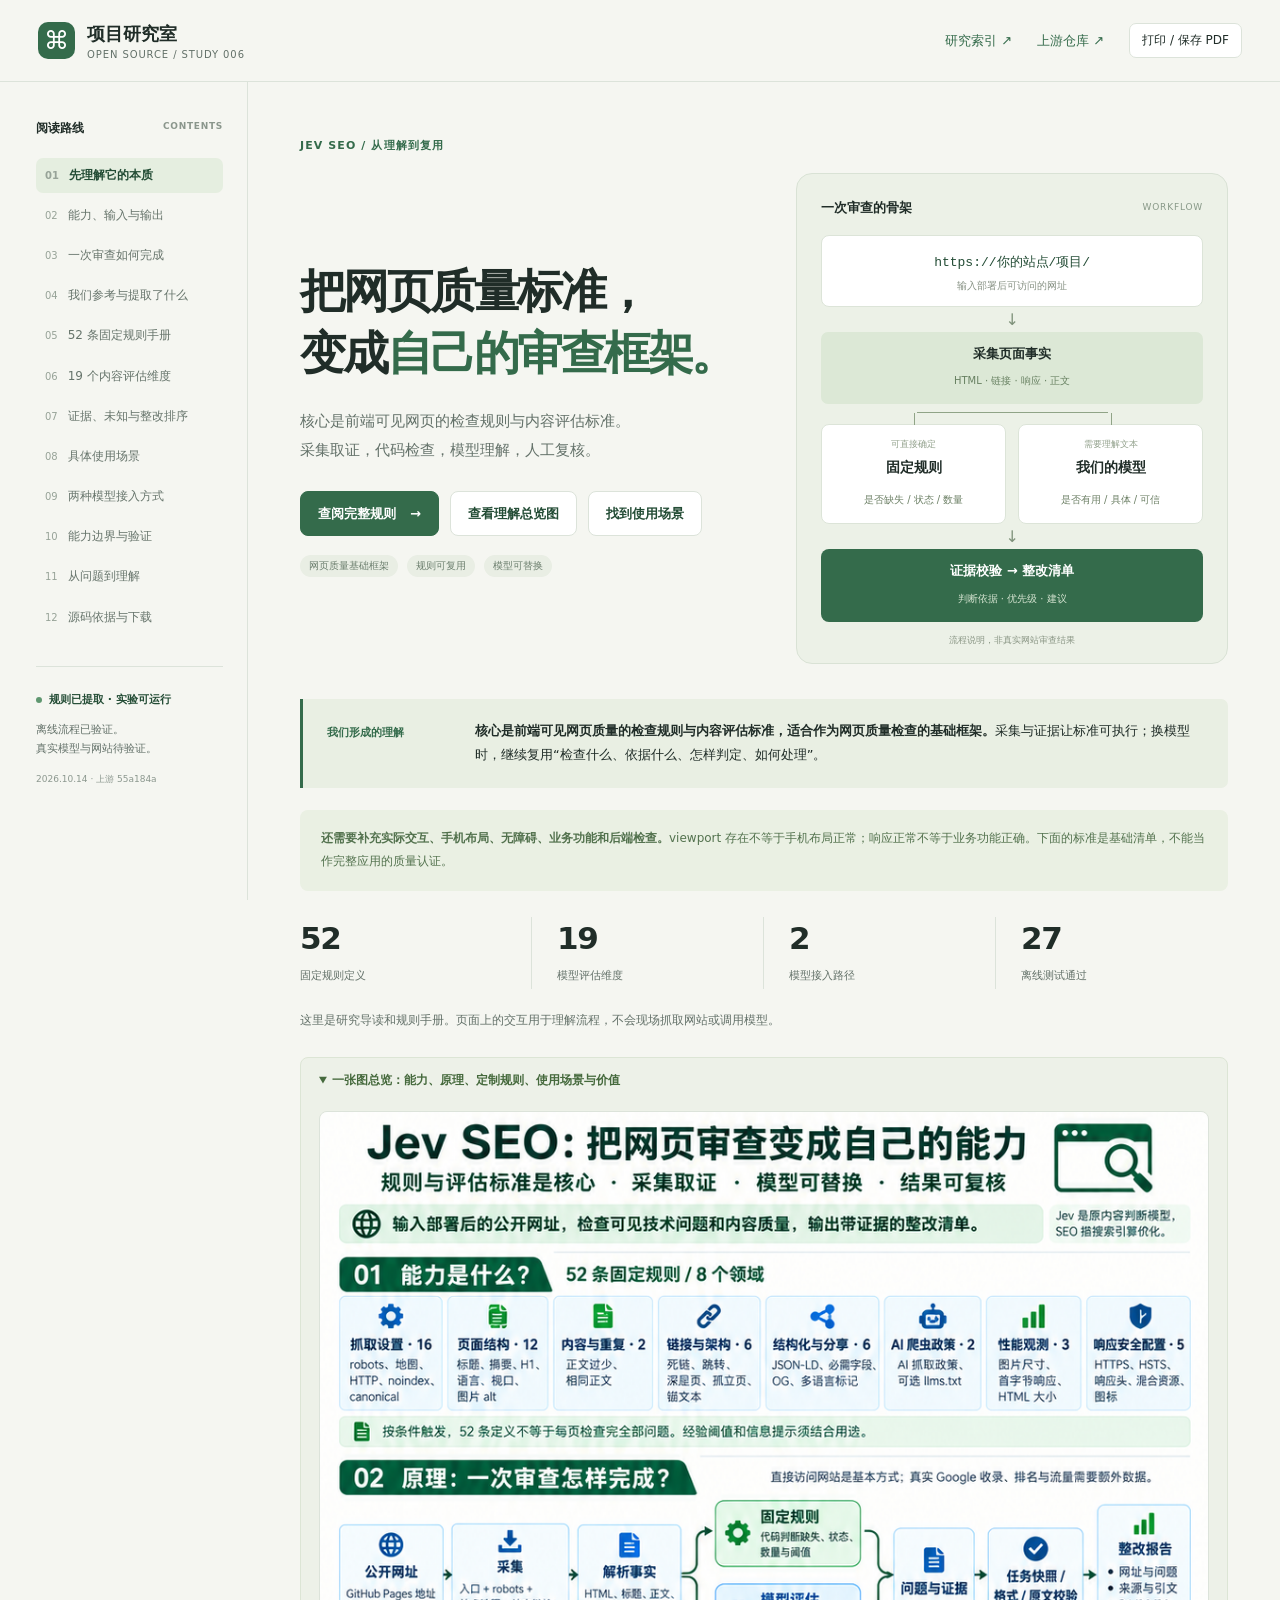
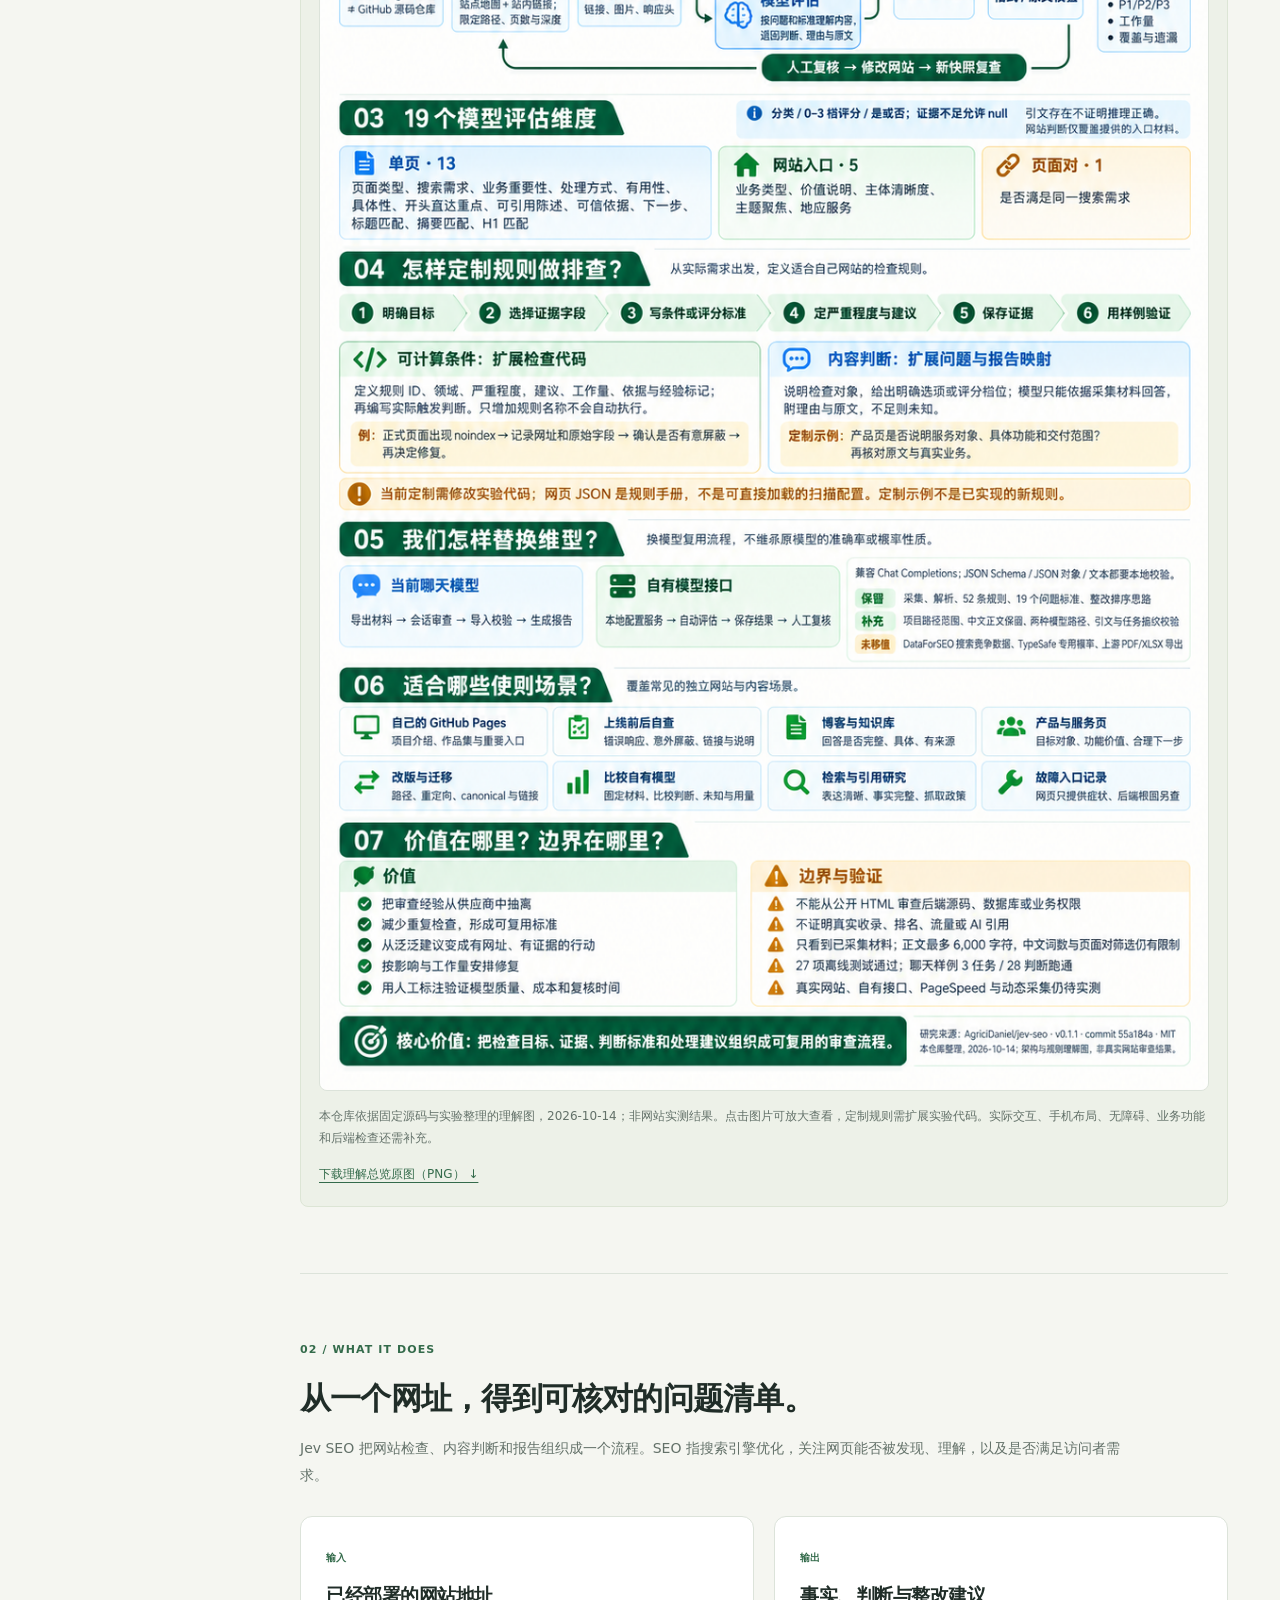
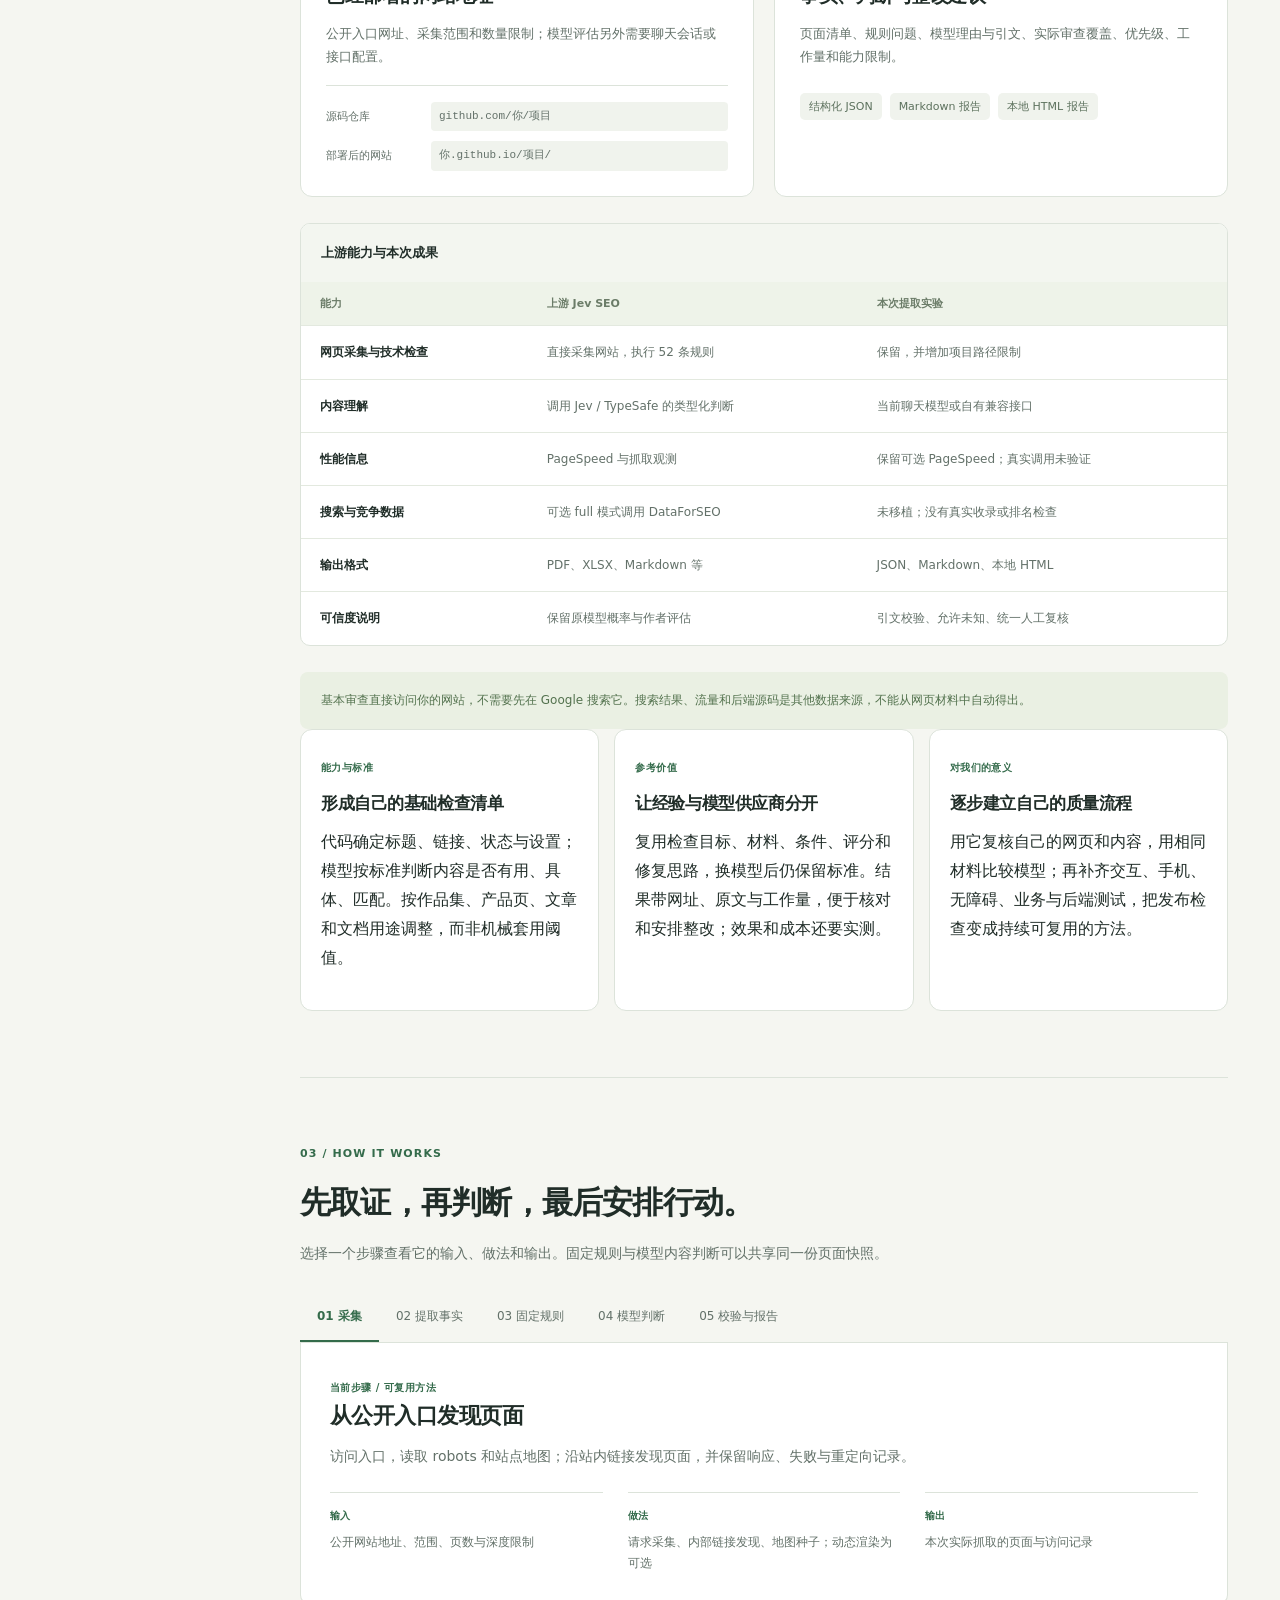
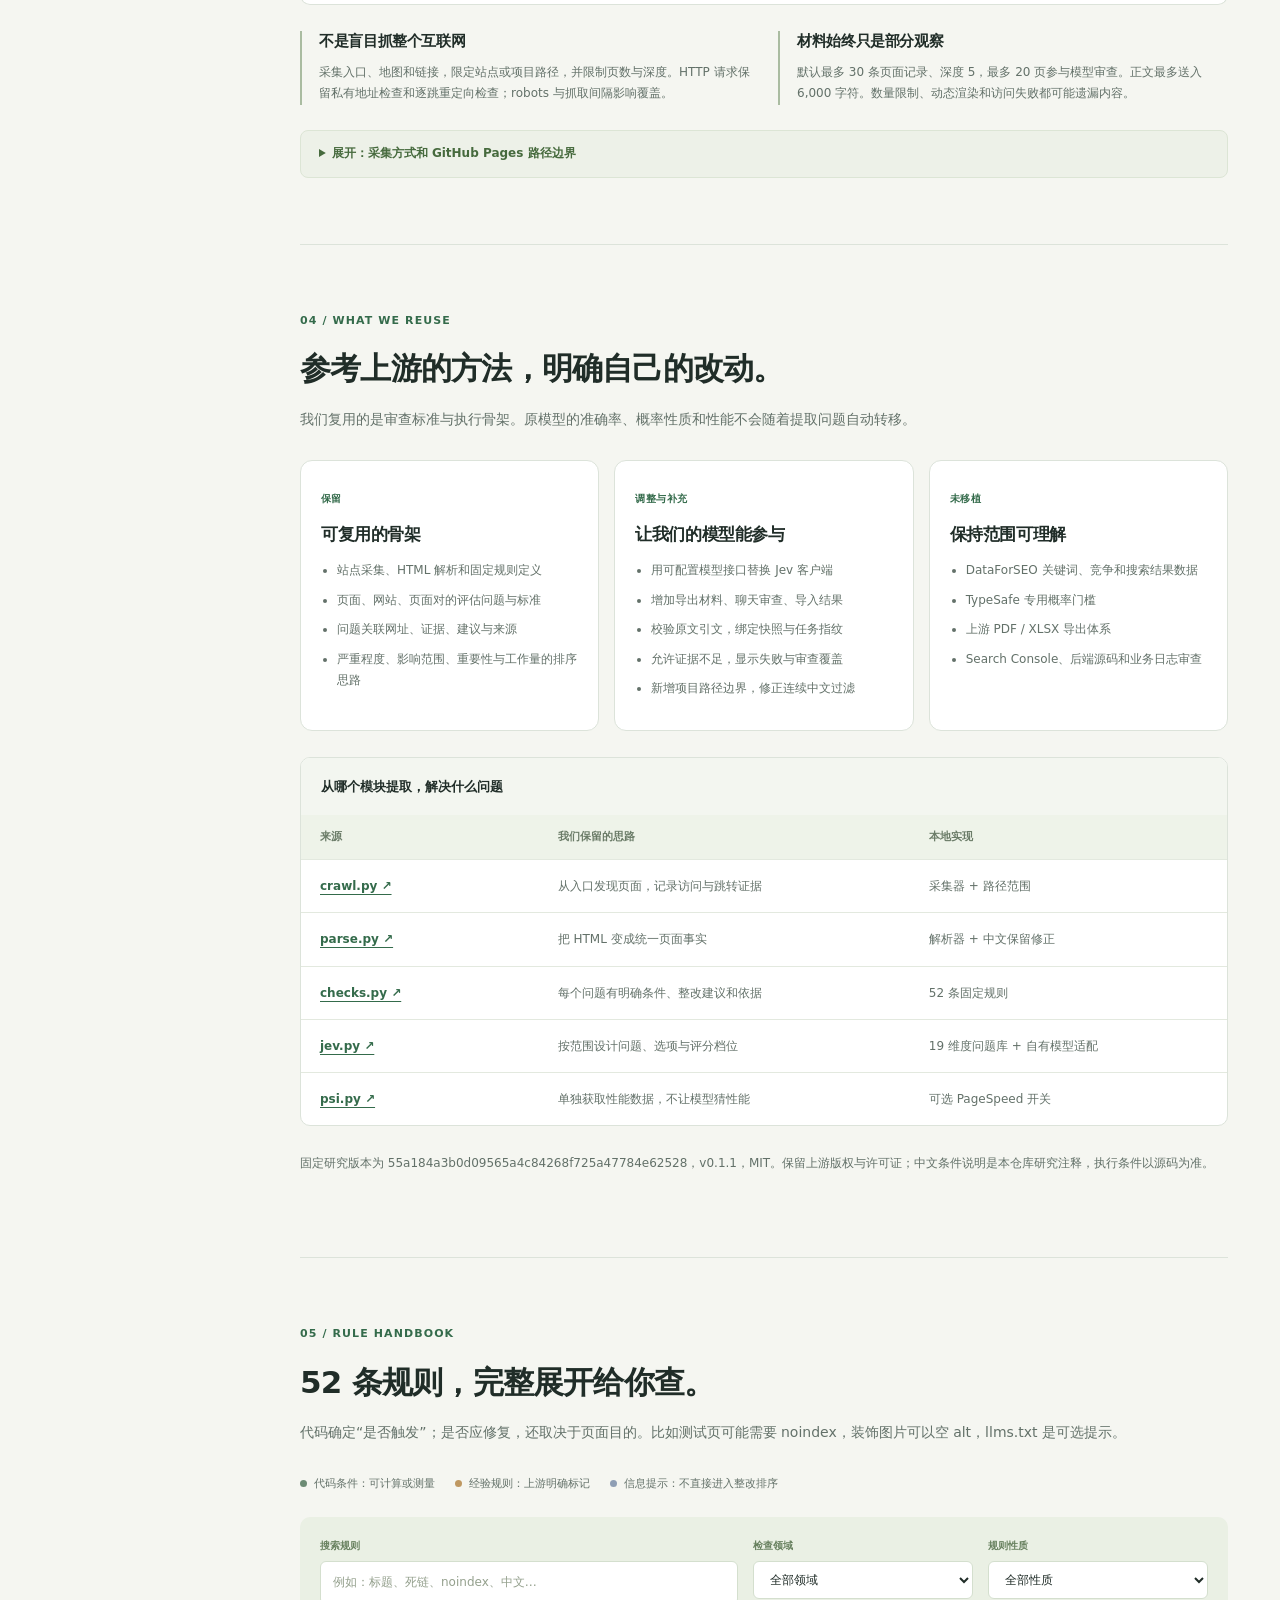
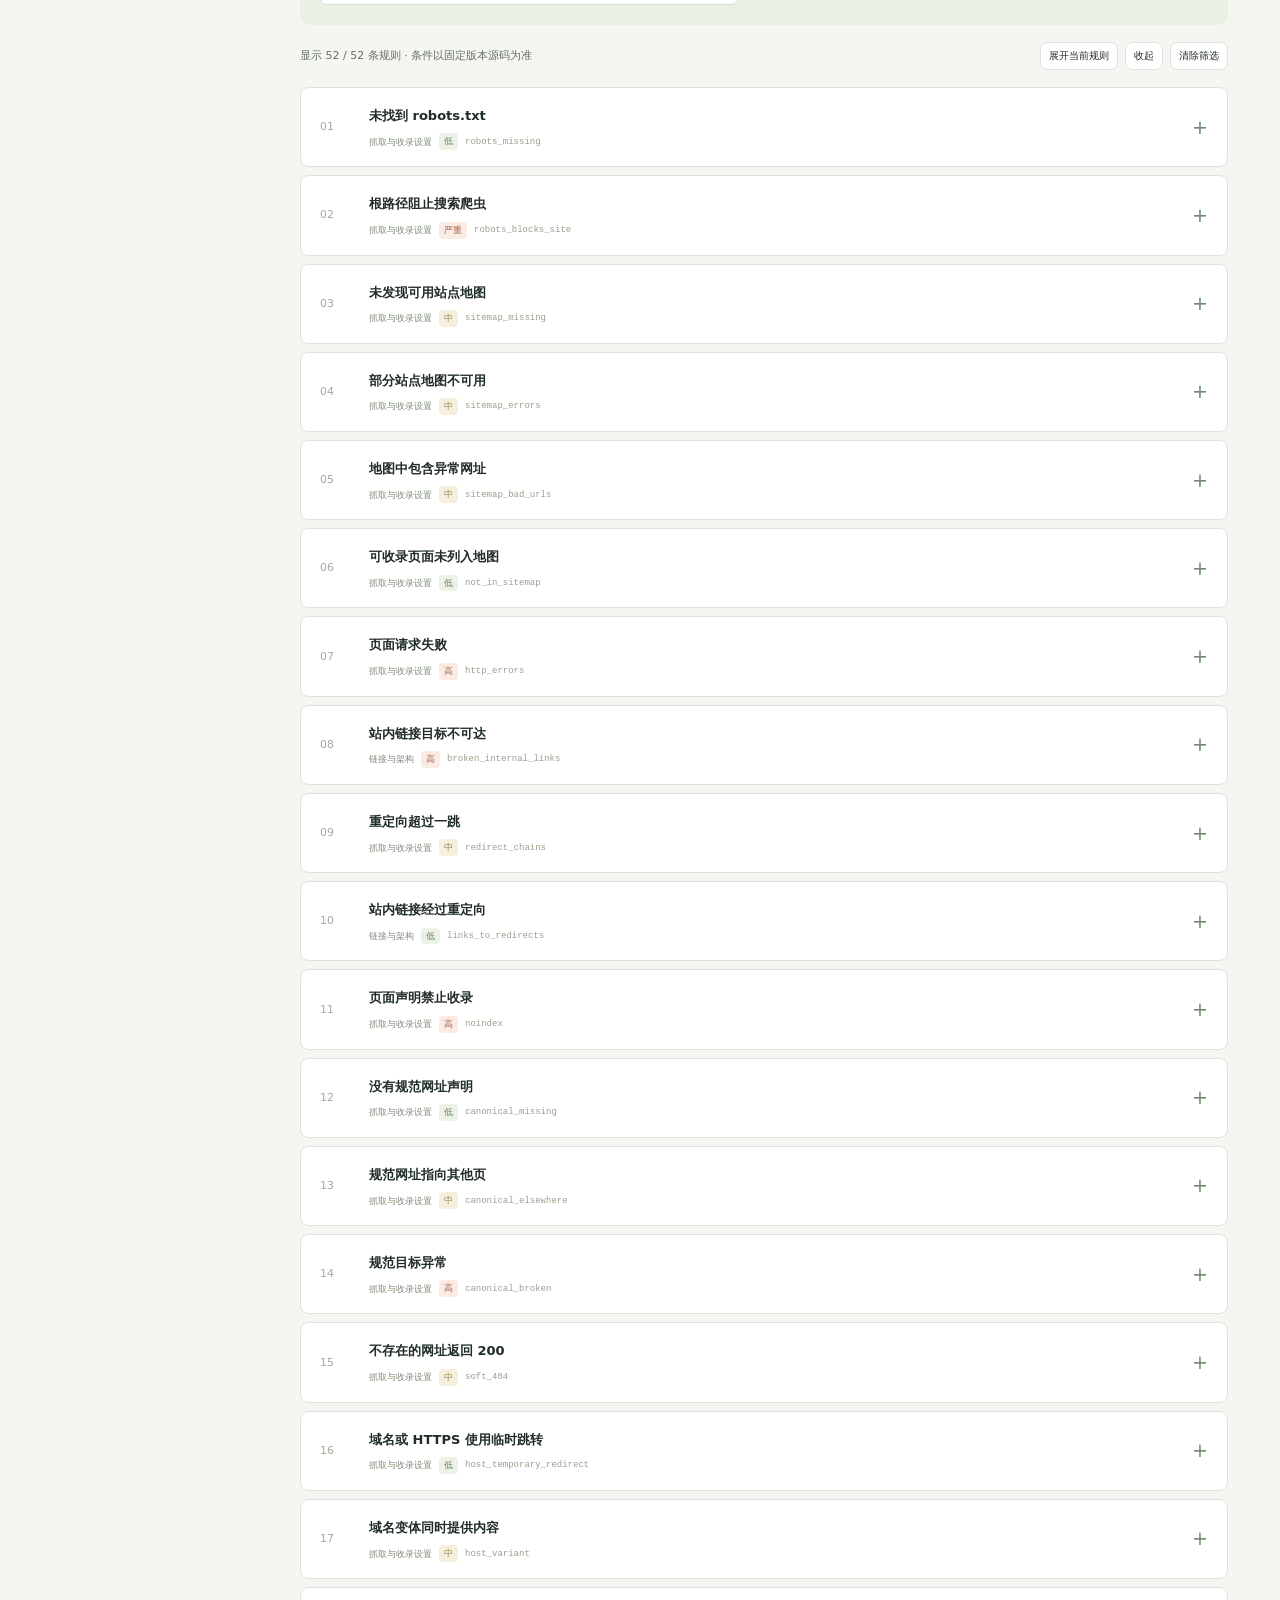
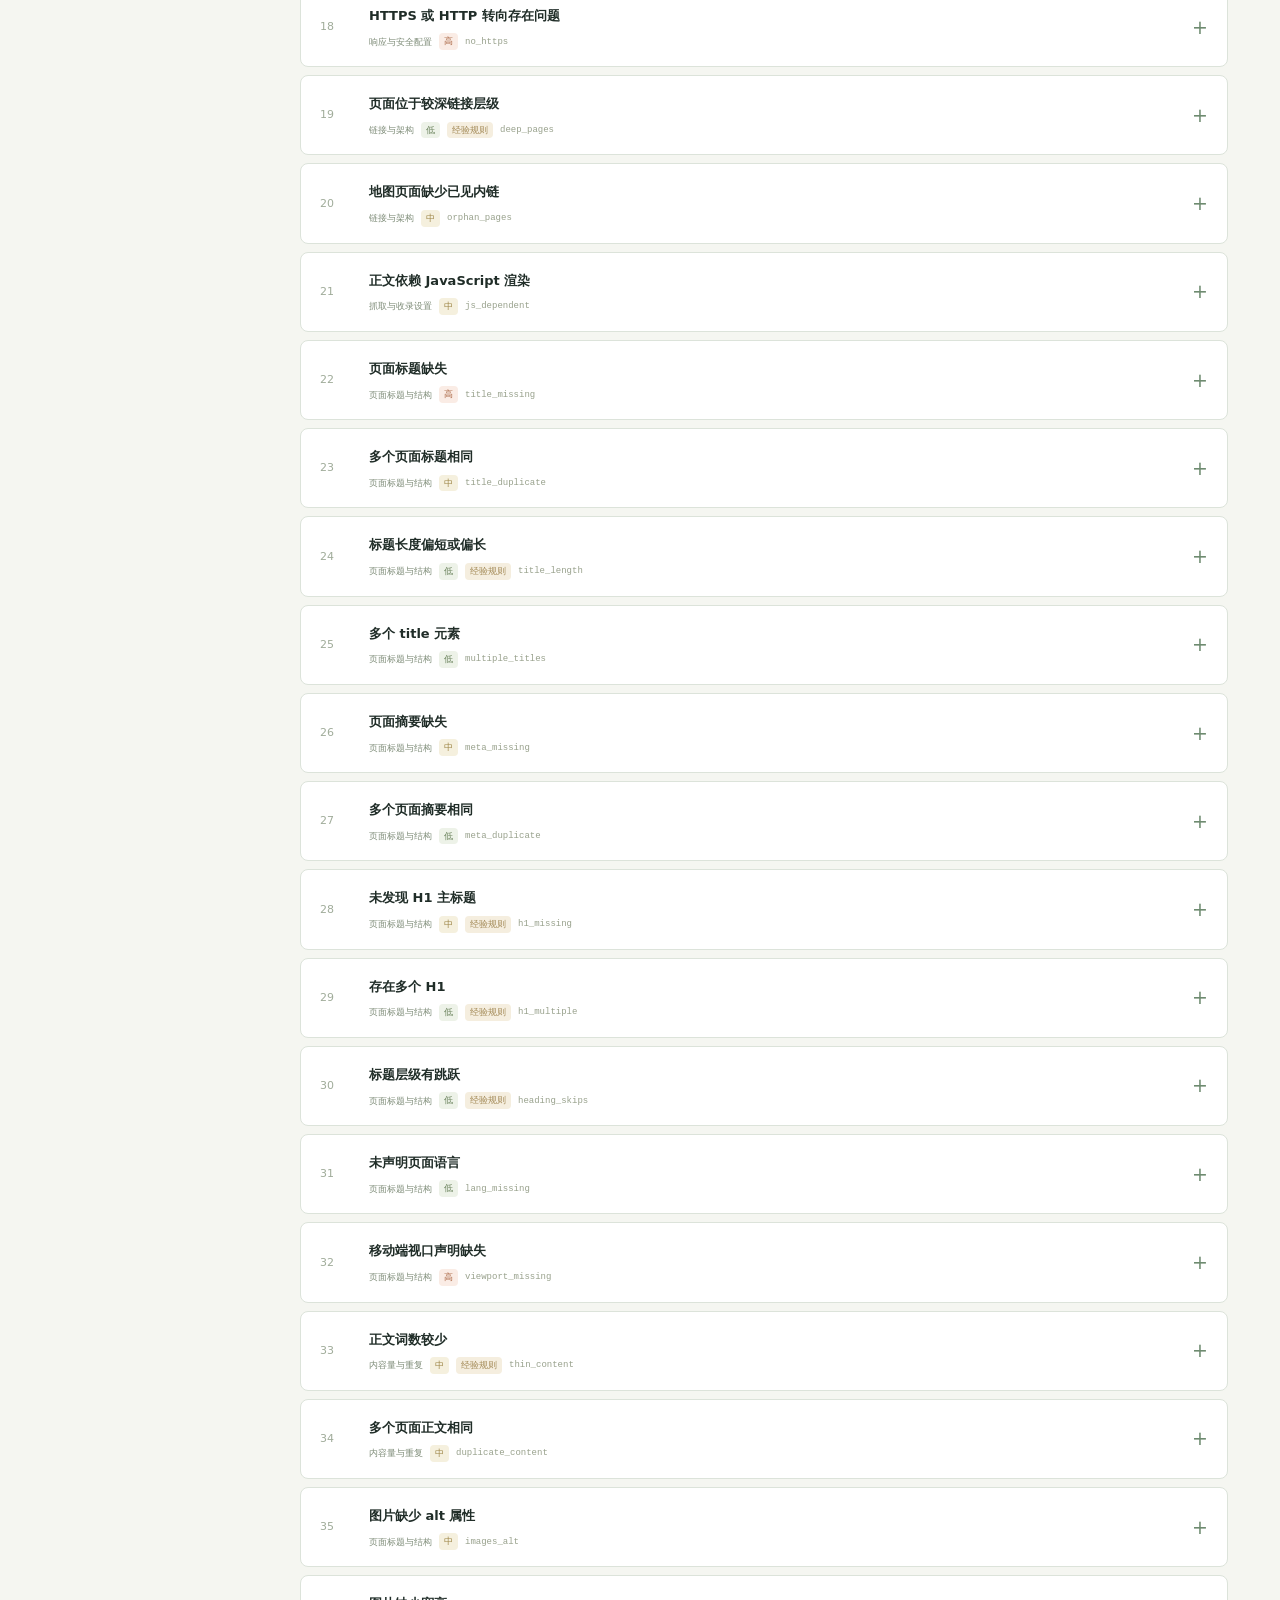
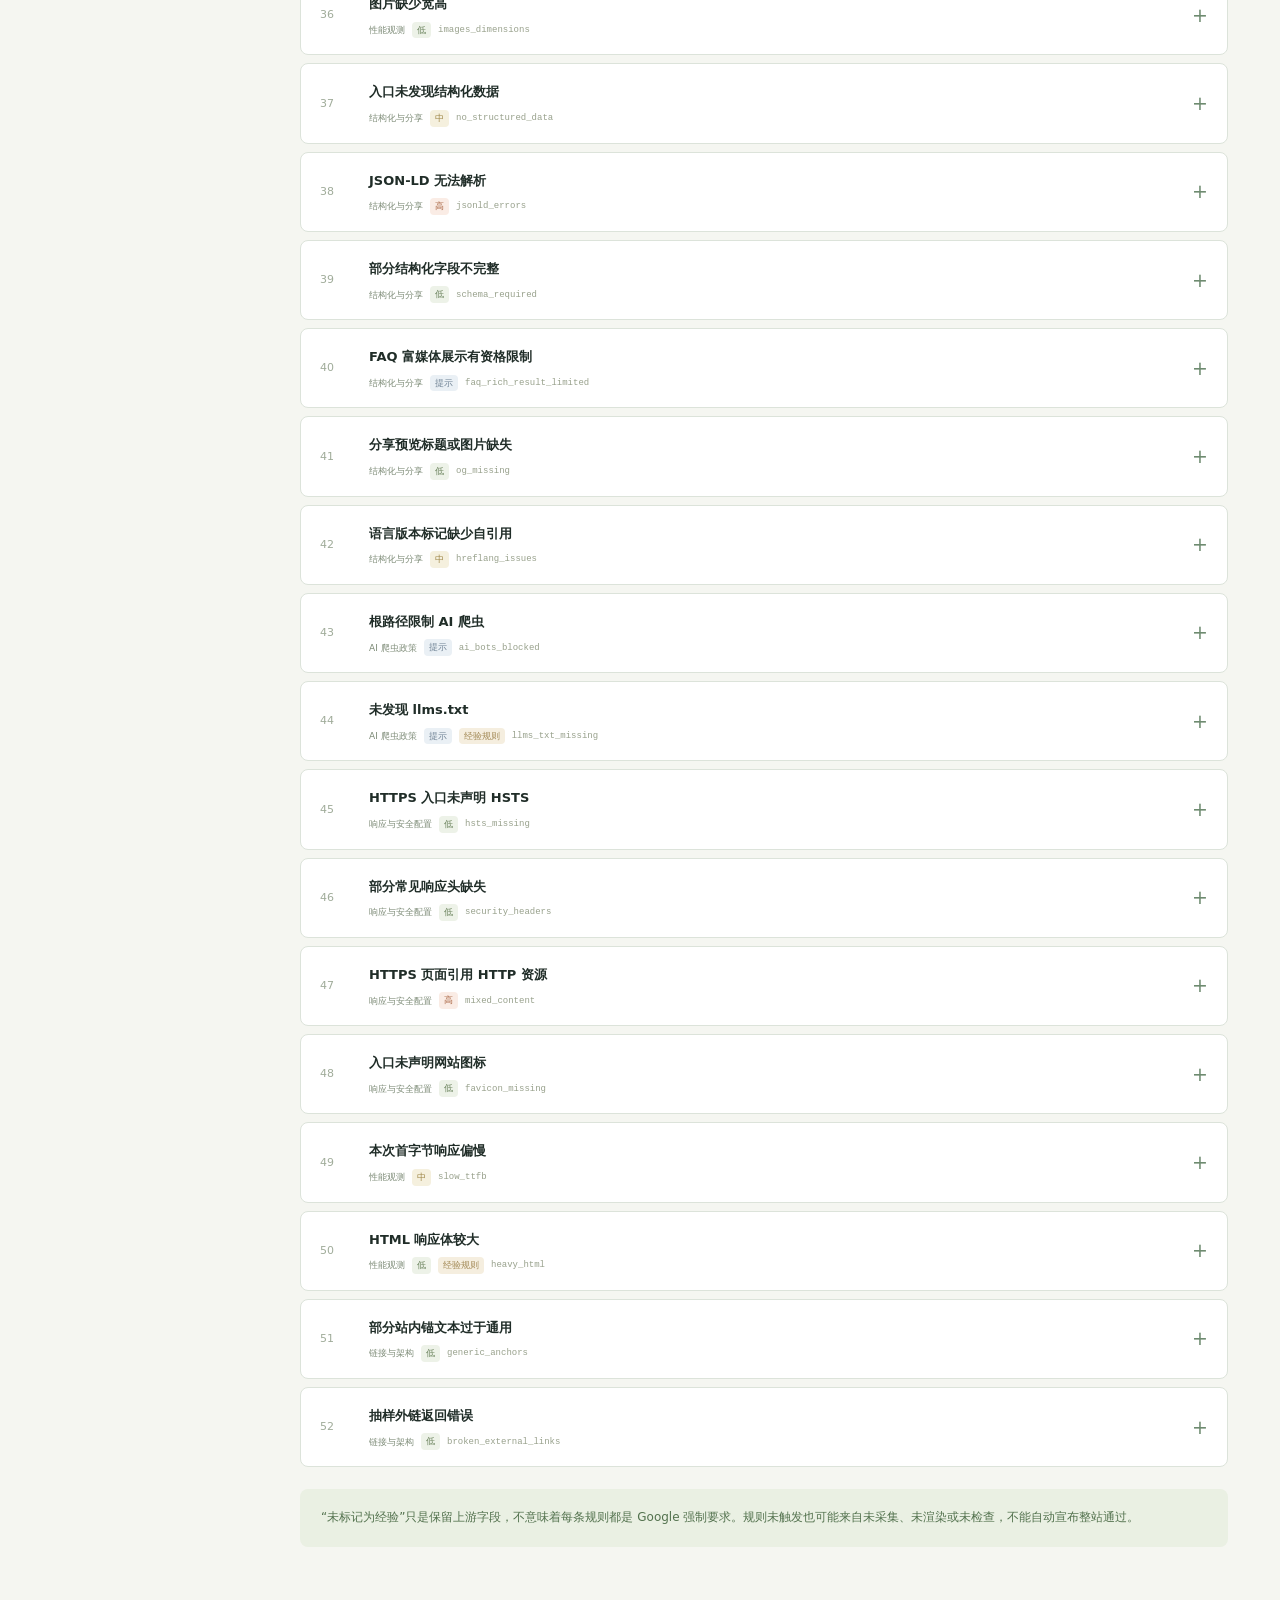
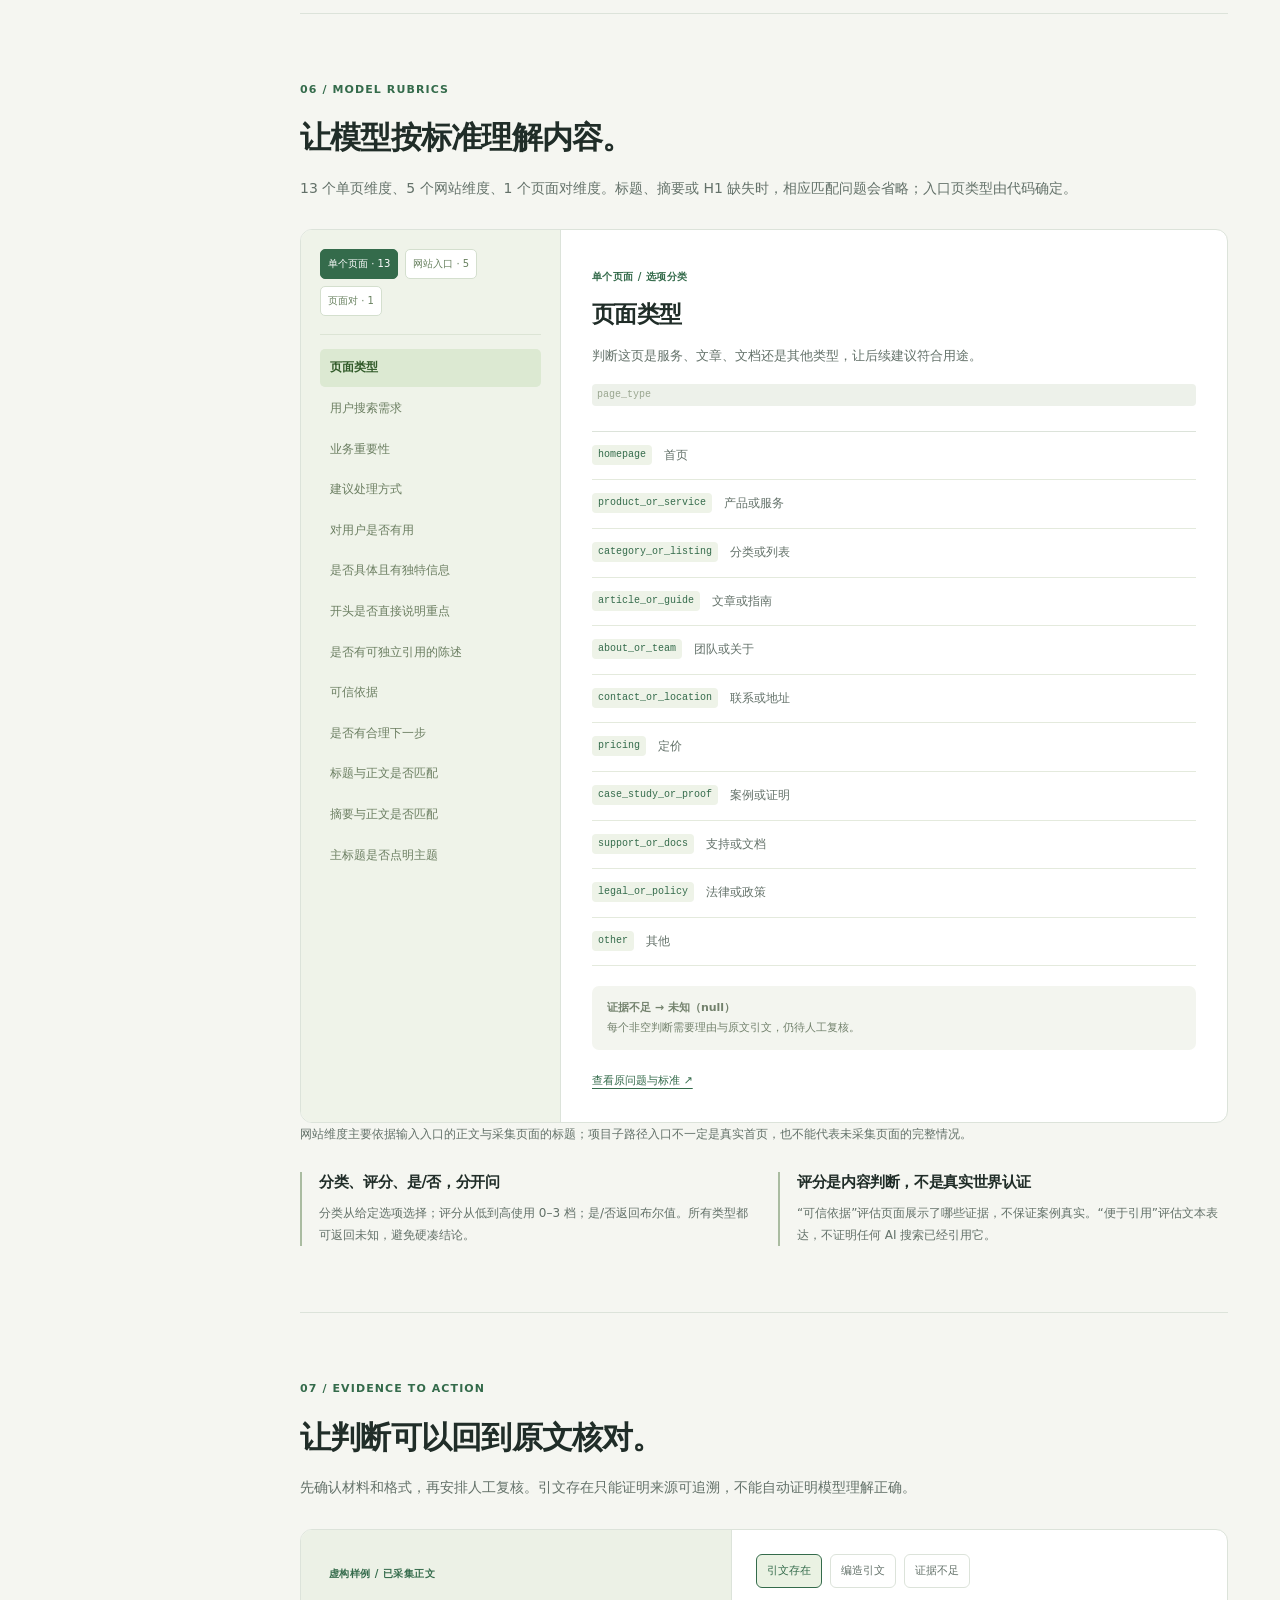
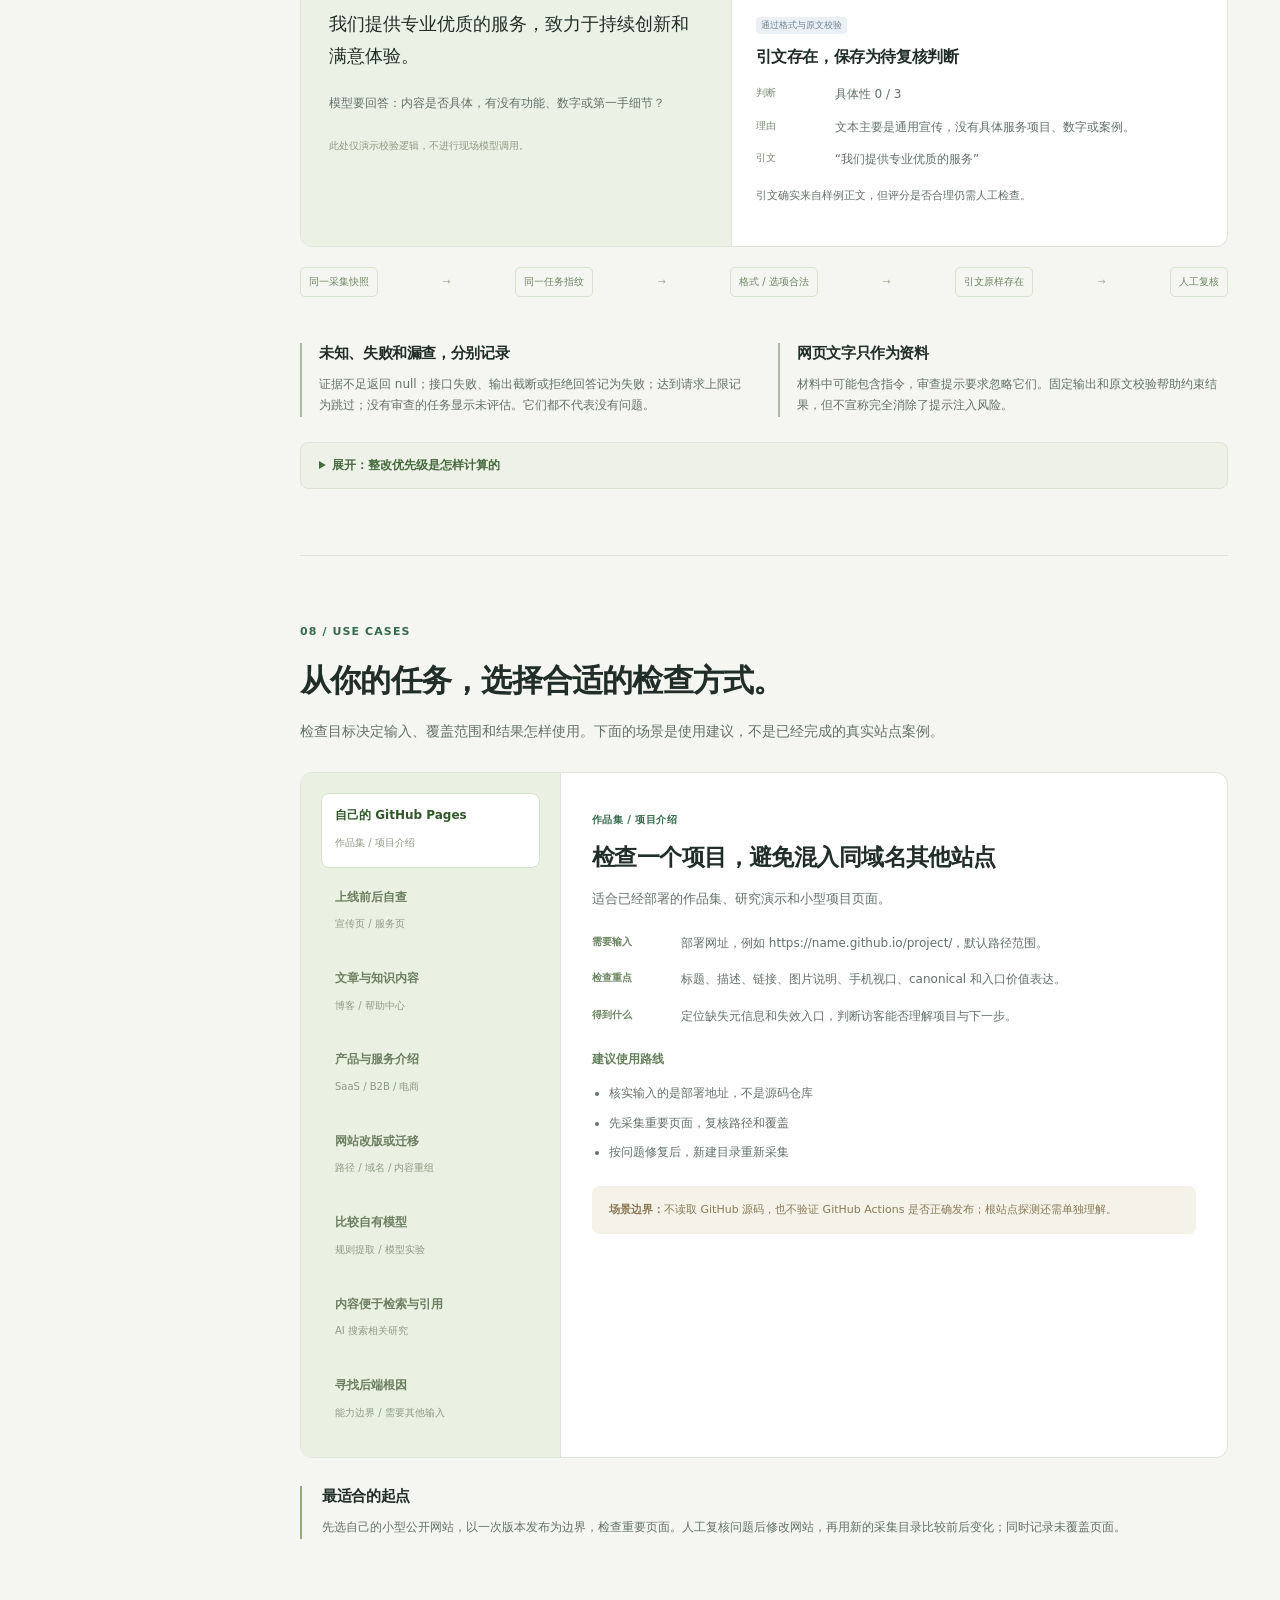
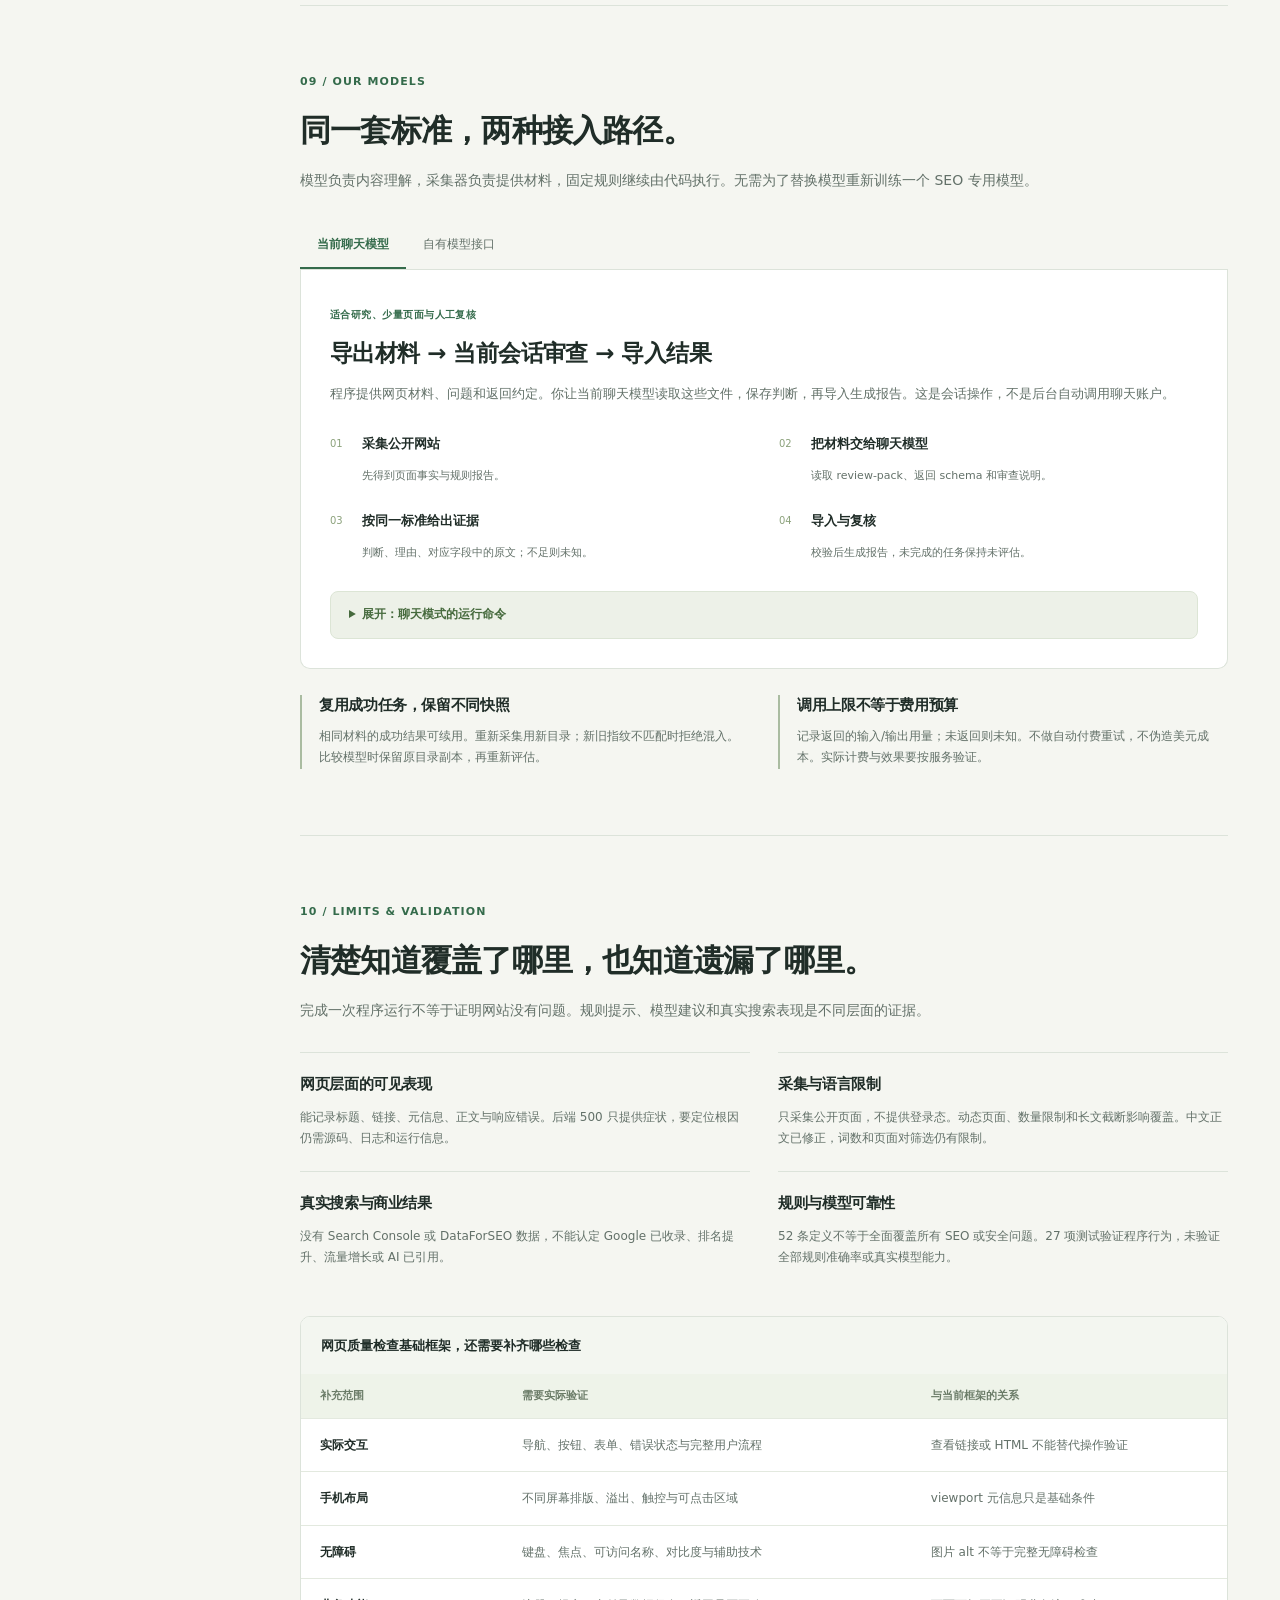
==== projects/006-jev-seo/web/index.html @ 8edf844d "docs: publish Jev SEO quality rules and model review guide" ====
<!doctype html>
<html lang="zh-CN">
<head>
  <meta charset="utf-8">
  <meta name="viewport" content="width=device-width,initial-scale=1">
  <meta name="theme-color" content="#f5f6f1">
  <meta name="description" content="Jev SEO 的核心是公开网页前端可见质量的检查规则与内容评估标准，适合作为网页质量检查的基础框架；还需补充实际交互、手机布局、无障碍、业务功能与后端检查。完整说明 52 条规则、19 个维度、原理、模型替换、定制、场景与价值。">
  <title>网页质量检查的基础框架 · Jev SEO 规则与模型审查</title>
  <link rel="stylesheet" href="./styles.css">
  <script src="./catalog.js" defer></script>
  <script src="./app.js" defer></script>
</head>
<body>
  <a class="skip" href="#overview">跳到正文</a>
  <header class="header">
    <a class="brand" href="#overview"><span class="brand-mark" aria-hidden="true">⌘</span><span>项目研究室<small>OPEN SOURCE / STUDY 006</small></span></a>
    <div class="header-links"><a href="../">研究索引 <span aria-hidden="true">↗</span></a><a href="https://github.com/AgriciDaniel/jev-seo" target="_blank" rel="noopener noreferrer">上游仓库 <span aria-hidden="true">↗</span></a><button id="print-page" type="button">打印 / 保存 PDF</button></div>
  </header>
  <div class="shell">
    <aside class="sidebar">
      <div class="nav-label">阅读路线 <span>CONTENTS</span></div>
      <nav aria-label="章节导航">
        <a href="#overview" class="nav-link active"><span>01</span>先理解它的本质</a>
        <a href="#capabilities" class="nav-link"><span>02</span>能力、输入与输出</a>
        <a href="#principles" class="nav-link"><span>03</span>一次审查如何完成</a>
        <a href="#extraction" class="nav-link"><span>04</span>我们参考与提取了什么</a>
        <a href="#rules" class="nav-link"><span>05</span>52 条固定规则手册</a>
        <a href="#judgments" class="nav-link"><span>06</span>19 个内容评估维度</a>
        <a href="#evidence" class="nav-link"><span>07</span>证据、未知与整改排序</a>
        <a href="#scenarios" class="nav-link"><span>08</span>具体使用场景</a>
        <a href="#models" class="nav-link"><span>09</span>两种模型接入方式</a>
        <a href="#boundaries" class="nav-link"><span>10</span>能力边界与验证</a>
        <a href="#faq" class="nav-link"><span>11</span>从问题到理解</a>
        <a href="#sources" class="nav-link"><span>12</span>源码依据与下载</a>
      </nav>
      <div class="research-status"><span class="status-dot"></span><strong>规则已提取 · 实验可运行</strong><p>离线流程已验证。<br>真实模型与网站待验证。</p><small>2026.10.14 · 上游 55a184a</small></div>
    </aside>
    <main>
      <section id="overview" class="section hero">
        <div class="eyebrow">JEV SEO / 从理解到复用</div>
        <div class="hero-grid">
          <div class="hero-copy"><h1>把网页质量标准，<br>变成<span>自己的审查框架。</span></h1><p class="lead">核心是前端可见网页的检查规则与内容评估标准。<br>采集取证，代码检查，模型理解，人工复核。</p><div class="hero-actions"><a class="button primary" href="#rules">查阅完整规则 <span aria-hidden="true">→</span></a><a class="button secondary" href="#understanding-image">查看理解总览图</a><a class="button secondary" href="#scenarios">找到使用场景</a></div><div class="hero-tags"><span>网页质量基础框架</span><span>规则可复用</span><span>模型可替换</span></div></div>
          <div class="hero-map" role="img" aria-label="网站地址进入采集器，分别进行固定规则和模型内容审查，校验证据后生成整改清单。架构示意。">
            <div class="map-heading">一次审查的骨架 <span>WORKFLOW</span></div><div class="map-input"><span class="mono">https://你的站点/项目/</span><small>输入部署后可访问的网址</small></div><div class="map-down" aria-hidden="true">↓</div><div class="map-collector"><b>采集页面事实</b><span>HTML · 链接 · 响应 · 正文</span></div><div class="map-branches"><div><small>可直接确定</small><strong>固定规则</strong><span>是否缺失 / 状态 / 数量</span></div><div><small>需要理解文本</small><strong>我们的模型</strong><span>是否有用 / 具体 / 可信</span></div></div><div class="map-down" aria-hidden="true">↓</div><div class="map-output"><b>证据校验 → 整改清单</b><span>判断依据 · 优先级 · 建议</span></div><p class="map-caption">流程说明，非真实网站审查结果</p>
          </div>
        </div>
        <div class="essence"><span>我们形成的理解</span><p><strong>核心是前端可见网页质量的检查规则与内容评估标准，适合作为网页质量检查的基础框架。</strong>采集与证据让标准可执行；换模型时，继续复用“检查什么、依据什么、怎样判定、如何处理”。</p></div>
        <p class="callout"><strong>还需要补充实际交互、手机布局、无障碍、业务功能和后端检查。</strong>viewport 存在不等于手机布局正常；响应正常不等于业务功能正确。下面的标准是基础清单，不能当作完整应用的质量认证。</p>
        <div class="metrics"><div><b>52</b><span>固定规则定义</span></div><div><b>19</b><span>模型评估维度</span></div><div><b>2</b><span>模型接入路径</span></div><div><b>27</b><span>离线测试通过</span></div></div>
        <p class="quiet">这里是研究导读和规则手册。页面上的交互用于理解流程，不会现场抓取网站或调用模型。</p>
        <details id="understanding-image" class="technical" open><summary>一张图总览：能力、原理、定制规则、使用场景与价值</summary><figure class="understanding-figure"><a href="./assets/04-jev-seo-understanding.png" target="_blank" rel="noopener noreferrer"><img src="./assets/04-jev-seo-understanding.png" width="941" height="1672" loading="lazy" alt="Jev SEO 理解总览：52 条固定规则的八个领域、19 个模型维度、采集审查原理、定制规则步骤、两种模型路径、八类场景、价值与验证边界"></a><figcaption>本仓库依据固定源码与实验整理的理解图，2026-10-14；非网站实测结果。点击图片可放大查看，定制规则需扩展实验代码。实际交互、手机布局、无障碍、业务功能和后端检查还需补充。</figcaption><a class="text-link" href="./assets/04-jev-seo-understanding.png" download="jev-seo-understanding.png">下载理解总览原图（PNG） ↓</a></figure></details>
      </section>

      <section id="capabilities" class="section">
        <div class="section-heading"><div class="eyebrow">02 / WHAT IT DOES</div><h2>从一个网址，得到可核对的问题清单。</h2><p>Jev SEO 把网站检查、内容判断和报告组织成一个流程。SEO 指搜索引擎优化，关注网页能否被发现、理解，以及是否满足访问者需求。</p></div>
        <div class="io-grid"><article><span class="panel-label">输入</span><h3>已经部署的网站地址</h3><p>公开入口网址、采集范围和数量限制；模型评估另外需要聊天会话或接口配置。</p><div class="url-example"><span>源码仓库</span><code>github.com/你/项目</code><span>部署后的网站</span><code>你.github.io/项目/</code></div></article><article><span class="panel-label">输出</span><h3>事实、判断与整改建议</h3><p>页面清单、规则问题、模型理由与引文、实际审查覆盖、优先级、工作量和能力限制。</p><div class="output-tags"><span>结构化 JSON</span><span>Markdown 报告</span><span>本地 HTML 报告</span></div></article></div>
        <div class="table-wrap"><table><caption>上游能力与本次成果</caption><thead><tr><th>能力</th><th>上游 Jev SEO</th><th>本次提取实验</th></tr></thead><tbody>
          <tr><th>网页采集与技术检查</th><td>直接采集网站，执行 52 条规则</td><td>保留，并增加项目路径限制</td></tr>
          <tr><th>内容理解</th><td>调用 Jev / TypeSafe 的类型化判断</td><td>当前聊天模型或自有兼容接口</td></tr>
          <tr><th>性能信息</th><td>PageSpeed 与抓取观测</td><td>保留可选 PageSpeed；真实调用未验证</td></tr>
          <tr><th>搜索与竞争数据</th><td>可选 full 模式调用 DataForSEO</td><td>未移植；没有真实收录或排名检查</td></tr>
          <tr><th>输出格式</th><td>PDF、XLSX、Markdown 等</td><td>JSON、Markdown、本地 HTML</td></tr>
          <tr><th>可信度说明</th><td>保留原模型概率与作者评估</td><td>引文校验、允许未知、统一人工复核</td></tr>
        </tbody></table></div>
        <p class="callout">基本审查直接访问你的网站，不需要先在 Google 搜索它。搜索结果、流量和后端源码是其他数据来源，不能从网页材料中自动得出。</p>
        <div class="extraction-grid"><article><span class="panel-label">能力与标准</span><h3>形成自己的基础检查清单</h3><p>代码确定标题、链接、状态与设置；模型按标准判断内容是否有用、具体、匹配。按作品集、产品页、文章和文档用途调整，而非机械套用阈值。</p></article><article><span class="panel-label">参考价值</span><h3>让经验与模型供应商分开</h3><p>复用检查目标、材料、条件、评分和修复思路，换模型后仍保留标准。结果带网址、原文与工作量，便于核对和安排整改；效果和成本还要实测。</p></article><article><span class="panel-label">对我们的意义</span><h3>逐步建立自己的质量流程</h3><p>用它复核自己的网页和内容，用相同材料比较模型；再补齐交互、手机、无障碍、业务与后端测试，把发布检查变成持续可复用的方法。</p></article></div>
      </section>

      <section id="principles" class="section">
        <div class="section-heading"><div class="eyebrow">03 / HOW IT WORKS</div><h2>先取证，再判断，最后安排行动。</h2><p>选择一个步骤查看它的输入、做法和输出。固定规则与模型内容判断可以共享同一份页面快照。</p></div>
        <div class="step-tabs" role="tablist" aria-label="审查流程步骤"><button role="tab" id="step-collect" aria-controls="step-panel" aria-selected="true" data-step="collect">01 采集</button><button role="tab" id="step-parse" aria-controls="step-panel" aria-selected="false" data-step="parse" tabindex="-1">02 提取事实</button><button role="tab" id="step-rule" aria-controls="step-panel" aria-selected="false" data-step="rule" tabindex="-1">03 固定规则</button><button role="tab" id="step-model" aria-controls="step-panel" aria-selected="false" data-step="model" tabindex="-1">04 模型判断</button><button role="tab" id="step-report" aria-controls="step-panel" aria-selected="false" data-step="report" tabindex="-1">05 校验与报告</button></div>
        <div class="step-panel" id="step-panel" role="tabpanel" aria-labelledby="step-collect" tabindex="0"></div>
        <div class="two-notes"><article><h3>不是盲目抓整个互联网</h3><p>采集入口、地图和链接，限定站点或项目路径，并限制页数与深度。HTTP 请求保留私有地址检查和逐跳重定向检查；robots 与抓取间隔影响覆盖。</p></article><article><h3>材料始终只是部分观察</h3><p>默认最多 30 条页面记录、深度 5，最多 20 页参与模型审查。正文最多送入 6,000 字符。数量限制、动态渲染和访问失败都可能遗漏内容。</p></article></div>
        <details class="technical"><summary>展开：采集方式和 GitHub Pages 路径边界</summary><p>原始 HTML 使用请求和解析库。依赖 JavaScript 的页面可以选 Playwright 渲染，当前默认关闭。BFS 沿内部链接发现页面，发现不足时用站点地图种子补充。</p><p>输入 <code>https://name.github.io/project/</code> 时，内容范围包含 <code>/project</code> 和子路径，不包含 <code>/project-other</code>。根 robots/sitemap、域名探测与链接目标状态仍可能访问范围外路径。它限制的是审查内容，不是所有网络请求。</p><p>中文正文已保留，但原词数和标题重叠筛选没有中文分词。页面对先用英文标题/H1 词集重叠度 ≥ 0.4 筛选，最多 40 对，再交模型判断；这个筛选不能完整覆盖中文页面竞争。</p></details>
      </section>

      <section id="extraction" class="section">
        <div class="section-heading"><div class="eyebrow">04 / WHAT WE REUSE</div><h2>参考上游的方法，明确自己的改动。</h2><p>我们复用的是审查标准与执行骨架。原模型的准确率、概率性质和性能不会随着提取问题自动转移。</p></div>
        <div class="extraction-grid"><article><span class="panel-label">保留</span><h3>可复用的骨架</h3><ul><li>站点采集、HTML 解析和固定规则定义</li><li>页面、网站、页面对的评估问题与标准</li><li>问题关联网址、证据、建议与来源</li><li>严重程度、影响范围、重要性与工作量的排序思路</li></ul></article><article><span class="panel-label">调整与补充</span><h3>让我们的模型能参与</h3><ul><li>用可配置模型接口替换 Jev 客户端</li><li>增加导出材料、聊天审查、导入结果</li><li>校验原文引文，绑定快照与任务指纹</li><li>允许证据不足，显示失败与审查覆盖</li><li>新增项目路径边界，修正连续中文过滤</li></ul></article><article><span class="panel-label">未移植</span><h3>保持范围可理解</h3><ul><li>DataForSEO 关键词、竞争和搜索结果数据</li><li>TypeSafe 专用概率门槛</li><li>上游 PDF / XLSX 导出体系</li><li>Search Console、后端源码和业务日志审查</li></ul></article></div>
        <div class="table-wrap"><table><caption>从哪个模块提取，解决什么问题</caption><thead><tr><th>来源</th><th>我们保留的思路</th><th>本地实现</th></tr></thead><tbody><tr><th><a href="https://github.com/AgriciDaniel/jev-seo/blob/55a184a3b0d09565a4c84268f725a47784e62528/jevseo/crawl.py">crawl.py ↗</a></th><td>从入口发现页面，记录访问与跳转证据</td><td>采集器 + 路径范围</td></tr><tr><th><a href="https://github.com/AgriciDaniel/jev-seo/blob/55a184a3b0d09565a4c84268f725a47784e62528/jevseo/parse.py">parse.py ↗</a></th><td>把 HTML 变成统一页面事实</td><td>解析器 + 中文保留修正</td></tr><tr><th><a href="https://github.com/AgriciDaniel/jev-seo/blob/55a184a3b0d09565a4c84268f725a47784e62528/jevseo/checks.py">checks.py ↗</a></th><td>每个问题有明确条件、整改建议和依据</td><td>52 条固定规则</td></tr><tr><th><a href="https://github.com/AgriciDaniel/jev-seo/blob/55a184a3b0d09565a4c84268f725a47784e62528/jevseo/jev.py">jev.py ↗</a></th><td>按范围设计问题、选项与评分档位</td><td>19 维度问题库 + 自有模型适配</td></tr><tr><th><a href="https://github.com/AgriciDaniel/jev-seo/blob/55a184a3b0d09565a4c84268f725a47784e62528/jevseo/psi.py">psi.py ↗</a></th><td>单独获取性能数据，不让模型猜性能</td><td>可选 PageSpeed 开关</td></tr></tbody></table></div>
        <p class="quiet">固定研究版本为 55a184a3b0d09565a4c84268f725a47784e62528，v0.1.1，MIT。保留上游版权与许可证；中文条件说明是本仓库研究注释，执行条件以源码为准。</p>
      </section>

      <section id="rules" class="section">
        <div class="section-heading"><div class="eyebrow">05 / RULE HANDBOOK</div><h2>52 条规则，完整展开给你查。</h2><p>代码确定“是否触发”；是否应修复，还取决于页面目的。比如测试页可能需要 noindex，装饰图片可以空 alt，llms.txt 是可选提示。</p></div>
        <div class="rule-legend"><span><i class="legend-dot fact"></i>代码条件：可计算或测量</span><span><i class="legend-dot heuristic"></i>经验规则：上游明确标记</span><span><i class="legend-dot info"></i>信息提示：不直接进入整改排序</span></div>
        <div class="filters"><div class="search-field"><label for="rule-search">搜索规则</label><input id="rule-search" type="search" placeholder="例如：标题、死链、noindex、中文…" autocomplete="off"></div><div><label for="rule-category">检查领域</label><select id="rule-category"><option value="all">全部领域</option></select></div><div><label for="rule-kind">规则性质</label><select id="rule-kind"><option value="all">全部性质</option><option value="fact">未标记为经验</option><option value="heuristic">经验规则</option><option value="info">信息提示</option></select></div></div>
        <div class="list-toolbar"><p id="rule-count" role="status" aria-live="polite">加载规则目录…</p><div><button id="expand-rules" type="button">展开当前规则</button><button id="collapse-rules" type="button">收起</button><button id="reset-rules" type="button">清除筛选</button></div></div>
        <div id="rule-list" class="rule-list"></div><noscript><p>交互规则目录需要 JavaScript。可直接<a href="./catalog.json">下载完整规则数据</a>；原定义见上游 checks.py。</p></noscript>
        <p class="callout">“未标记为经验”只是保留上游字段，不意味着每条规则都是 Google 强制要求。规则未触发也可能来自未采集、未渲染或未检查，不能自动宣布整站通过。</p>
      </section>

      <section id="judgments" class="section">
        <div class="section-heading"><div class="eyebrow">06 / MODEL RUBRICS</div><h2>让模型按标准理解内容。</h2><p>13 个单页维度、5 个网站维度、1 个页面对维度。标题、摘要或 H1 缺失时，相应匹配问题会省略；入口页类型由代码确定。</p></div>
        <div class="question-layout"><div class="question-picker"><div class="scope-buttons" role="group" aria-label="模型问题范围"><button data-scope="page" aria-pressed="true">单个页面 · 13</button><button data-scope="site" aria-pressed="false">网站入口 · 5</button><button data-scope="pair" aria-pressed="false">页面对 · 1</button></div><div id="question-list" aria-label="选择评估维度"></div></div><article id="question-detail" class="question-detail" aria-live="polite"></article></div>
        <p class="quiet">网站维度主要依据输入入口的正文与采集页面的标题；项目子路径入口不一定是真实首页，也不能代表未采集页面的完整情况。</p>
        <div class="two-notes"><article><h3>分类、评分、是/否，分开问</h3><p>分类从给定选项选择；评分从低到高使用 0–3 档；是/否返回布尔值。所有类型都可返回未知，避免硬凑结论。</p></article><article><h3>评分是内容判断，不是真实世界认证</h3><p>“可信依据”评估页面展示了哪些证据，不保证案例真实。“便于引用”评估文本表达，不证明任何 AI 搜索已经引用它。</p></article></div>
      </section>

      <section id="evidence" class="section">
        <div class="section-heading"><div class="eyebrow">07 / EVIDENCE TO ACTION</div><h2>让判断可以回到原文核对。</h2><p>先确认材料和格式，再安排人工复核。引文存在只能证明来源可追溯，不能自动证明模型理解正确。</p></div>
        <div class="evidence-demo"><div class="evidence-source"><span class="panel-label">虚构样例 / 已采集正文</span><blockquote>我们提供专业优质的服务，致力于持续创新和满意体验。</blockquote><p>模型要回答：内容是否具体，有没有功能、数字或第一手细节？</p><small>此处仅演示校验逻辑，不进行现场模型调用。</small></div><div class="evidence-response"><div class="demo-buttons" role="group" aria-label="证据校验示例"><button data-evidence="grounded" aria-pressed="true">引文存在</button><button data-evidence="fabricated" aria-pressed="false">编造引文</button><button data-evidence="unknown" aria-pressed="false">证据不足</button></div><div id="evidence-result" aria-live="polite"></div></div></div>
        <div class="integrity-strip"><span>同一采集快照</span><b aria-hidden="true">→</b><span>同一任务指纹</span><b aria-hidden="true">→</b><span>格式 / 选项合法</span><b aria-hidden="true">→</b><span>引文原样存在</span><b aria-hidden="true">→</b><span>人工复核</span></div>
        <div class="two-notes"><article><h3>未知、失败和漏查，分别记录</h3><p>证据不足返回 null；接口失败、输出截断或拒绝回答记为失败；达到请求上限记为跳过；没有审查的任务显示未评估。它们都不代表没有问题。</p></article><article><h3>网页文字只作为资料</h3><p>材料中可能包含指令，审查提示要求忽略它们。固定输出和原文校验帮助约束结果，但不宣称完全消除了提示注入风险。</p></article></div>
        <details class="technical"><summary>展开：整改优先级是怎样计算的</summary><p>本地相对影响参考：严重程度权重 × (0.6 + 0.4 × 涉及页面比例) × (0.6 + 0.8 × 业务重要性)。严重程度权重为 10 / 6 / 3 / 1，信息提示为 0；缺少重要性判断时使用中性值 0.5。</p><p>以本次最高影响项归一到 100，再生成 P1/P2/P3，并按影响和工作量排序。它是本次报告内部的安排工具，不适合把不同网站分数直接当作质量排名，也不预测搜索排名、流量或收益。</p><p>低分不总会成为整改项：法律/联系页面有用途限制；有用性和信任问题会结合业务重要性；商业下一步只在适当页面提示；合并/删除建议需要人工决定。达到 600 词的页面会抑制一类移除建议，但中文词数限制意味着这也不是可靠的中文保护阈值。</p></details>
      </section>

      <section id="scenarios" class="section">
        <div class="section-heading"><div class="eyebrow">08 / USE CASES</div><h2>从你的任务，选择合适的检查方式。</h2><p>检查目标决定输入、覆盖范围和结果怎样使用。下面的场景是使用建议，不是已经完成的真实站点案例。</p></div>
        <div class="scenario-layout"><div id="scenario-list" class="scenario-list" aria-label="选择使用场景"></div><article id="scenario-detail" class="scenario-detail" aria-live="polite"></article></div>
        <div class="scenario-footnote"><h3>最适合的起点</h3><p>先选自己的小型公开网站，以一次版本发布为边界，检查重要页面。人工复核问题后修改网站，再用新的采集目录比较前后变化；同时记录未覆盖页面。</p></div>
      </section>

      <section id="models" class="section">
        <div class="section-heading"><div class="eyebrow">09 / OUR MODELS</div><h2>同一套标准，两种接入路径。</h2><p>模型负责内容理解，采集器负责提供材料，固定规则继续由代码执行。无需为了替换模型重新训练一个 SEO 专用模型。</p></div>
        <div class="model-tabs" role="tablist" aria-label="模型接入方式"><button id="model-chat-tab" role="tab" data-model="chat" aria-selected="true" aria-controls="model-chat">当前聊天模型</button><button id="model-api-tab" role="tab" data-model="api" aria-selected="false" aria-controls="model-api" tabindex="-1">自有模型接口</button></div>
        <article class="model-panel" id="model-chat" role="tabpanel" aria-labelledby="model-chat-tab"><div class="model-intro"><span class="panel-label">适合研究、少量页面与人工复核</span><h3>导出材料 → 当前会话审查 → 导入结果</h3><p>程序提供网页材料、问题和返回约定。你让当前聊天模型读取这些文件，保存判断，再导入生成报告。这是会话操作，不是后台自动调用聊天账户。</p></div><ol class="route-list"><li><b>采集公开网站</b><span>先得到页面事实与规则报告。</span></li><li><b>把材料交给聊天模型</b><span>读取 review-pack、返回 schema 和审查说明。</span></li><li><b>按同一标准给出证据</b><span>判断、理由、对应字段中的原文；不足则未知。</span></li><li><b>导入与复核</b><span>校验后生成报告，未完成的任务保持未评估。</span></li></ol><details class="technical"><summary>展开：聊天模式的运行命令</summary><pre><code>cd projects/006-jev-seo/experiments
python -m pip install -r requirements.txt
python audit.py collect https://你的公开网址/ --out runs/my-site

# 让聊天模型读取目录中的 review-instructions.md、
# review-pack.json、review-schemas.json，保存 answers.json
python audit.py import runs/my-site --answers runs/my-site/answers.json</code></pre><p>每个已提交任务必须包含全部问题；可以只完成部分任务。不要在聊天里发送模型密钥。</p></details></article>
        <article class="model-panel" id="model-api" role="tabpanel" aria-labelledby="model-api-tab" hidden><div class="model-intro"><span class="panel-label">适合自动执行、较多任务与重复实验</span><h3>本地配置接口 → 自动评估 → 保存报告</h3><p>支持兼容 Chat Completions 的模型服务，含本地服务。地址、模型名称与密钥保存在本地配置，网页不保存密钥，也不直接调用模型。</p></div><ol class="route-list"><li><b>配置自己的服务</b><span>填写真实接口地址、模型名与所需密钥。</span></li><li><b>选择兼容输出方式</b><span>JSON Schema、JSON 对象或普通文本。</span></li><li><b>设置请求上限并执行</b><span>每个网站、单页、页面对任务各请求一次。</span></li><li><b>续跑并复核</b><span>成功任务可复用，失败和跳过任务可再次尝试。</span></li></ol><details class="technical"><summary>展开：接口配置与运行命令</summary><pre><code># 将 experiments/.env.example 复制为 .env 后在本地填写
AUDIT_LLM_BASE_URL=https://你的模型服务/v1
AUDIT_LLM_MODEL=实际模型名称
AUDIT_LLM_API_KEY=仅在本地填写
AUDIT_LLM_RESPONSE_MODE=json_schema
AUDIT_LLM_MAX_REQUESTS=20

python audit.py doctor
python audit.py evaluate runs/my-site</code></pre><p>服务不支持严格模式时可手动选 json_object 或 text，本地校验仍保留。默认 3,000 输出 tokens、120 秒超时、20 次请求；实际任务可能更多，剩余显示跳过。</p></details></article>
        <div class="two-notes"><article><h3>复用成功任务，保留不同快照</h3><p>相同材料的成功结果可续用。重新采集用新目录；新旧指纹不匹配时拒绝混入。比较模型时保留原目录副本，再重新评估。</p></article><article><h3>调用上限不等于费用预算</h3><p>记录返回的输入/输出用量；未返回则未知。不做自动付费重试，不伪造美元成本。实际计费与效果要按服务验证。</p></article></div>
      </section>

      <section id="boundaries" class="section">
        <div class="section-heading"><div class="eyebrow">10 / LIMITS & VALIDATION</div><h2>清楚知道覆盖了哪里，也知道遗漏了哪里。</h2><p>完成一次程序运行不等于证明网站没有问题。规则提示、模型建议和真实搜索表现是不同层面的证据。</p></div>
        <div class="boundary-grid"><article><h3>网页层面的可见表现</h3><p>能记录标题、链接、元信息、正文与响应错误。后端 500 只提供症状，要定位根因仍需源码、日志和运行信息。</p></article><article><h3>采集与语言限制</h3><p>只采集公开页面，不提供登录态。动态页面、数量限制和长文截断影响覆盖。中文正文已修正，词数和页面对筛选仍有限制。</p></article><article><h3>真实搜索与商业结果</h3><p>没有 Search Console 或 DataForSEO 数据，不能认定 Google 已收录、排名提升、流量增长或 AI 已引用。</p></article><article><h3>规则与模型可靠性</h3><p>52 条定义不等于全面覆盖所有 SEO 或安全问题。27 项测试验证程序行为，未验证全部规则准确率或真实模型能力。</p></article></div>
        <div class="table-wrap"><table><caption>网页质量检查基础框架，还需要补齐哪些检查</caption><thead><tr><th>补充范围</th><th>需要实际验证</th><th>与当前框架的关系</th></tr></thead><tbody><tr><th>实际交互</th><td>导航、按钮、表单、错误状态与完整用户流程</td><td>查看链接或 HTML 不能替代操作验证</td></tr><tr><th>手机布局</th><td>不同屏幕排版、溢出、触控与可点击区域</td><td>viewport 元信息只是基础条件</td></tr><tr><th>无障碍</th><td>键盘、焦点、可访问名称、对比度与辅助技术</td><td>图片 alt 不等于完整无障碍检查</td></tr><tr><th>业务功能</th><td>注册、提交、支付及数据保存、返回是否正确</td><td>页面可打开不证明业务流程成功</td></tr><tr><th>后端</th><td>源码、鉴权、权限、接口、数据库、日志与业务逻辑</td><td>公开页面只提供外部症状，根因需另查</td></tr></tbody></table></div>
        <div class="table-wrap"><table><caption>审查实验验证于 2026-10-13；网页展示验证于 2026-10-14</caption><thead><tr><th>项目</th><th>状态</th><th>实际含义</th></tr></thead><tbody><tr><th>规则提取与来源记录</th><td><span class="status-chip">已完成</span></td><td>固定上游版本，保留 MIT，完整规则与标准可查</td></tr><tr><th>采集 / 导入 / 报告流程</th><td><span class="status-chip">离线通过</span></td><td>27 项测试，网页与网络响应为构造数据</td></tr><tr><th>当前聊天模型</th><td><span class="status-chip">样例跑通</span></td><td>3 个任务、28 项判断成功导入；页面是虚构样例</td></tr><tr><th>自有模型接口</th><td><span class="status-chip neutral">模拟通过</span></td><td>验证成功、异常、截断、引文、上限与续跑；没有真实调用</td></tr><tr><th>本页交互与手机布局</th><td><span class="status-chip">本地验证</span></td><td>规则检索、评估维度、场景与模型切换；不等于真实网站审查</td></tr><tr><th>真实网站 / 渲染 / PageSpeed</th><td><span class="status-chip neutral">待验证</span></td><td>不能把模拟结果当作公开网站实测</td></tr><tr><th>后端源码 / 搜索排名</th><td><span class="status-chip neutral">不在范围</span></td><td>需要独立数据入口与评估体系</td></tr></tbody></table></div>
        <div class="next-validation"><span class="panel-label">下一步怎样验证价值</span><h3>选小网站 → 人工标注 → 比较误报与漏报 → 修改后复查</h3><p>分别记录：固定规则误判、模型判断分歧、漏抓页面、未知答案、接口用量、人工复核时间。只有这样，才能判断换模型后是否适合自己的工作。</p></div>
      </section>

      <section id="faq" class="section">
        <div class="section-heading"><div class="eyebrow">11 / QUESTIONS WE ASKED</div><h2>把讨论中的疑问，放到同一条理解线上。</h2></div>
        <div class="faq-list"><details open><summary>可以作为我们自己的网页质量检查标准吗？</summary><p>可以。核心是前端可见网页质量的检查规则和内容评估标准，适合作为网页质量检查的基础框架。按页面用途调整，并补充实际交互、手机布局、无障碍、业务功能与后端检查。代码执行可确定条件，模型按标准理解内容，人工核对证据；经验阈值不应机械当作合格线。</p></details><details open><summary>规则是核心吗？</summary><p>是。固定规则和内容评估标准决定检查目标。采集提供事实，模型处理语义，证据与报告让结果可复核。只复制问题、没有材料与验证，无法得到同样的审查能力。</p></details><details><summary>它为什么叫 Jev SEO？</summary><p>原项目采用 TypeSafe 的 Jev 模型做内容判断，SEO 是搜索引擎优化。这个名称体现模型服务与应用领域；更具体的命名故事没有在本次研究中核实。</p></details><details><summary>它的价值只是找网页问题吗？</summary><p>发现问题是主要入口，还包括记录页面事实、解释问题原因、判断内容用途与重要性、安排整改顺序，并提供可复核报告。上游 full 模式还可加入第三方搜索与竞争数据，本次未移植。</p></details><details><summary>是不是在 Google 搜索我的网址，然后分析结果？</summary><p>基本模式直接访问网站并检查采集内容。真实搜索结果属于可选外部数据层。没有该层时不能从报告推断网址是否已被搜索引擎收录。</p></details><details><summary>把代码放到 GitHub，就能检查吗？</summary><p>需要输入实际部署后的网址，例如 GitHub Pages 的项目地址。输入 GitHub 仓库页只会获得仓库网站页面，不等于检查你开发的网站。</p></details><details><summary>能发现后端代码问题吗？</summary><p>能看到部分外部症状，比如 500、失效接口页面或异常跳转。不能从公开 HTML 判断数据库查询、权限检查或具体代码根因；这些需要源码、日志和业务测试。</p></details><details><summary>换成我们的模型，就等于原项目的能力了吗？</summary><p>可以复用采集、规则与评估流程。内容判断的准确率、稳定性、输出兼容与成本要重新验证。普通模型自报置信度不能替代 TypeSafe 的概率门槛，本次模型结论统一待复核。</p></details><details><summary>规则都修复了，排名会提高吗？</summary><p>报告可以减少明显问题，并帮助改善表达与可访问性；排名还取决于搜索系统、竞争、内容价值及更多因素。它不提供排名或流量保证，也不能替代 Search Console。</p></details></div>
      </section>

      <section id="sources" class="section sources">
        <div class="section-heading"><div class="eyebrow">12 / SOURCES & REUSE</div><h2>带着来源继续研究，也可以直接取走标准。</h2><p>源码冻结在一个已记录版本。规则与网页上的中文解释分开维护，规则目录由实验代码导出，避免手工漏项。</p></div>
        <div class="download-row"><a class="button primary" href="./catalog.json" download="jev-seo-rule-handbook.json">下载规则与评估标准 ↓</a><a class="button secondary" href="./review-prompt.txt" download="website-review-prompt.txt">下载审查提示词 ↓</a><a class="button secondary" href="./assets/04-jev-seo-understanding.png" download="jev-seo-understanding.png">下载理解总览原图 ↓</a><a class="text-link" href="./LICENSE.txt">MIT 许可证 ↗</a></div>
        <p class="quiet">下载的规则手册是数据与解释，不是独立可执行扫描器。自动执行请使用仓库中的实验程序；提示词也需要配合网页材料与问题。</p>
        <div class="source-columns"><div><h3>源码与本次实现</h3><ul><li><a href="https://github.com/AgriciDaniel/jev-seo/tree/55a184a3b0d09565a4c84268f725a47784e62528">上游固定版本 · v0.1.1 ↗</a></li><li><a href="https://github.com/AgriciDaniel/jev-seo/blob/55a184a3b0d09565a4c84268f725a47784e62528/references/method.md">上游方法与公式 ↗</a></li><li><a href="https://github.com/AgriciDaniel/jev-seo/blob/55a184a3b0d09565a4c84268f725a47784e62528/references/judgments.md">上游模型问题设计 ↗</a></li><li><a href="#models">本次实验的两种运行方式</a><br><small>本地源码目录：projects/006-jev-seo/experiments/；尚未发布公网。</small></li></ul></div><div><h3>基础概念依据</h3><ul><li><a href="https://developers.google.com/search/docs/crawling-indexing/robots/intro">Google：robots 控制抓取，不能当作隐藏网页机制 ↗</a></li><li><a href="https://developers.google.com/search/docs/crawling-indexing/block-indexing">Google：noindex 生效需允许抓取读取 ↗</a></li><li><a href="https://developers.google.com/search/docs/appearance/title-link">Google：标题没有固定长度限制 ↗</a></li><li><a href="https://developers.google.com/search/docs/appearance/ai-features">Google：AI 搜索无需特殊 AI 文件或标记 ↗</a></li></ul></div></div>
        <div class="provenance"><p><b>上游：</b>AgriciDaniel/jev-seo · commit <code>55a184a3b0d09565a4c84268f725a47784e62528</code> · Copyright © 2026 Agrici Daniel · MIT。</p><p><b>本页：</b>本仓库整理的中文研究导读、规则说明与交互示意。参考资料核对日期 2026-10-13。页面自身的展示截图不能作为 SEO 或模型实测证据。</p></div>
      </section>
      <footer><span>006 / JEV SEO · 理解、提取、验证、复用</span><a href="#overview">回到顶部 ↑</a></footer>
    </main>
  </div>
</body>
</html>
---- projects/006-jev-seo/web/styles.css ----
@charset "UTF-8";
:root{--paper:#f5f6f1;--surface:#fff;--ink:#202d28;--muted:#637169;--line:#dce3da;--green:#346b4b;--green-dark:#234c35;--sage:#e8f0e5;--gold:#9b6b36;--header:82px}
*{box-sizing:border-box}html{scroll-behavior:smooth;scroll-padding-top:110px}body{margin:0;background:var(--paper);color:var(--ink);font-family:system-ui,-apple-system,"Segoe UI","Microsoft YaHei",sans-serif;line-height:1.8}button,input,select{font:inherit}button,a,input,select,summary{-webkit-tap-highlight-color:transparent}button{cursor:pointer}a{color:var(--green);text-decoration-thickness:1px;text-underline-offset:4px}a:hover{color:var(--green-dark)}button:focus-visible,a:focus-visible,summary:focus-visible,input:focus-visible,select:focus-visible,[tabindex="0"]:focus-visible{outline:3px solid #73a785;outline-offset:4px}button:disabled{cursor:default}h1,h2,h3,p{margin-top:0}h1,h2,h3{line-height:1.4;letter-spacing:-.025em}p{margin-bottom:16px}ul,ol{padding-left:22px}li{margin-bottom:8px}code,.mono{font-family:ui-monospace,"Cascadia Code",Consolas,monospace;overflow-wrap:anywhere;font-size:.88em}code{background:#edf1ea;padding:2px 5px;border-radius:4px}pre{padding:20px 24px;border-radius:10px;background:#263c2e;color:#eef4ed;white-space:pre-wrap;overflow-wrap:anywhere;font-size:14px;line-height:1.9}pre code{background:none;padding:0;color:inherit;font-size:inherit}[hidden]{display:none!important}.skip{position:fixed;top:-100px;left:12px;z-index:20;background:#fff;padding:10px}.skip:focus{top:8px}
.header{position:sticky;top:0;z-index:10;background:rgba(245,246,241,.96);border-bottom:1px solid var(--line);height:var(--header);display:flex;align-items:center;justify-content:space-between;padding:0 38px;backdrop-filter:blur(12px)}.brand{display:flex;align-items:center;gap:12px;text-decoration:none;color:var(--ink);font-size:18px;font-weight:700;line-height:1.5}.brand-mark{width:37px;height:37px;border-radius:10px;background:var(--green);color:#fff;text-align:center;line-height:37px;font-size:25px;font-weight:400}.brand small{display:block;color:var(--muted);font-size:10px;letter-spacing:.09em;font-weight:500}.header-links{display:flex;align-items:center;gap:25px;font-size:13px}.header-links a{text-decoration:none}.header-links button,.list-toolbar button{border:1px solid var(--line);border-radius:7px;background:#fff;color:var(--ink);padding:6px 12px;font-size:12px}.header-links button:hover,.list-toolbar button:hover{background:var(--sage)}
.shell{display:grid;grid-template-columns:248px minmax(0,1fr);max-width:1570px;margin:auto}.sidebar{position:sticky;top:var(--header);height:calc(100dvh - var(--header));padding:36px 24px 24px 36px;border-right:1px solid var(--line);overflow:auto}.nav-label{font-size:12px;font-weight:700;margin-bottom:18px;display:flex;justify-content:space-between}.nav-label span{color:#8a968c;font-size:9px;letter-spacing:.08em}.sidebar nav{display:flex;flex-direction:column;gap:5px}.nav-link{display:flex;gap:10px;padding:8px 9px;text-decoration:none;color:#66746b;font-size:12px;border-radius:7px;line-height:1.6}.nav-link span{font-size:10px;color:#97a398;padding-top:2px}.nav-link.active{background:#e5eee0;color:var(--green-dark);font-weight:700}.nav-link:hover{background:#eaf0e6}.research-status{border-top:1px solid var(--line);margin-top:31px;padding-top:23px;font-size:11px;color:var(--muted)}.research-status strong{font-size:11px;color:var(--green-dark)}.status-dot{display:inline-block;width:6px;height:6px;border-radius:50%;background:#5f9770;margin-right:7px}.research-status p{margin:10px 0}.research-status small{font-size:9px;color:#8b978e}
main{min-width:0;padding:0 52px;max-width:1270px}.section{padding:66px 0;border-bottom:1px solid var(--line);scroll-margin-top:100px}.eyebrow{color:var(--green);font-size:11px;letter-spacing:.1em;font-weight:700;margin-bottom:17px}.hero{padding-top:54px}.hero-grid{display:grid;grid-template-columns:1.08fr 1fr;gap:30px;align-items:center}.hero h1{font-size:clamp(30px,3.6vw,49px);line-height:1.35;letter-spacing:-.055em;margin:0 0 23px}.hero h1 span{color:var(--green)}.lead{color:var(--muted);font-size:15px;line-height:1.95;margin-bottom:25px}.hero-actions{display:flex;gap:11px;flex-wrap:wrap}.button{display:inline-flex;align-items:center;justify-content:center;gap:14px;border:1px solid var(--line);border-radius:8px;padding:10px 17px;font-size:13px;font-weight:600;text-decoration:none;line-height:1.8}.button.primary{background:var(--green);border-color:var(--green);color:#fff}.button.primary:hover{background:var(--green-dark)}.button.secondary{color:var(--green-dark);background:#fff}.hero-tags{display:flex;gap:9px;margin-top:19px;font-size:10px;color:#6c7f6e}.hero-tags span{padding:2px 9px;background:#e9eee4;border-radius:20px}.hero-map{border:1px solid #d9e2d5;padding:22px 24px 15px;background:#ecf1e7;border-radius:16px}.map-heading{font-size:13px;font-weight:700;display:flex;justify-content:space-between;align-items:center;margin-bottom:16px}.map-heading span{font-size:9px;letter-spacing:.09em;color:#889988;font-weight:400}.map-input{padding:11px 14px;background:#fff;border:1px solid #dce4d8;border-radius:8px;text-align:center}.map-input .mono{font-size:13px;color:var(--green-dark)}.map-input small{display:block;font-size:10px;color:#869183;margin-top:1px}.map-down{text-align:center;line-height:25px;color:#7e917a}.map-collector{background:#dce8d6;padding:10px;text-align:center;border-radius:7px}.map-collector b{display:block;font-size:13px}.map-collector span{font-size:10px;color:#678061}.map-branches{display:grid;grid-template-columns:1fr 1fr;gap:12px;padding-top:20px;position:relative}.map-branches:before{content:"";position:absolute;left:25%;right:25%;top:8px;border-top:1px solid #90a487}.map-branches>div{text-align:center;background:#fff;border:1px solid #dce4d8;border-radius:8px;padding:11px 5px;position:relative}.map-branches>div:before{content:"";position:absolute;top:-12px;left:50%;height:12px;border-left:1px solid #90a487}.map-branches small{display:block;font-size:9px;color:#91a08b}.map-branches strong{display:block;font-size:14px;margin:3px 0}.map-branches span{font-size:10px;color:#6d8066}.map-output{background:var(--green);color:white;text-align:center;border-radius:8px;padding:10px}.map-output b{display:block;font-size:13px}.map-output span{font-size:10px;color:#d4e3d0}.map-caption{margin:10px 0 0;text-align:center;font-size:9px;color:#8a9685}.essence{display:grid;grid-template-columns:130px 1fr;gap:18px;background:#e9efe3;border-left:3px solid var(--green);padding:20px 24px;margin-top:35px;border-radius:0 7px 7px 0}.essence>span{font-size:11px;color:var(--green);padding-top:4px;font-weight:600}.essence p{font-size:13px;margin:0;line-height:1.9}.metrics{display:grid;grid-template-columns:repeat(4,1fr);padding:26px 0 20px}.metrics>div{border-right:1px solid var(--line);padding-left:25px}.metrics>div:first-child{padding-left:0}.metrics>div:last-child{border:0}.metrics b{font-size:31px;letter-spacing:-.04em;display:block;line-height:1.4}.metrics span{font-size:11px;color:var(--muted)}.quiet{font-size:12px;color:var(--muted);line-height:1.9}.hero>.quiet{margin:0}
.section-heading{margin-bottom:28px;max-width:830px}.section-heading h2{font-size:clamp(24px,2.8vw,31px);margin-bottom:15px}.section-heading p{font-size:14px;color:var(--muted);margin-bottom:0;line-height:1.9}.io-grid{display:grid;grid-template-columns:1fr 1fr;gap:20px;margin:25px 0}.io-grid article,.extraction-grid article{border:1px solid var(--line);border-radius:12px;padding:25px;background:#fff}.panel-label{font-size:10px;color:var(--green);font-weight:700;letter-spacing:.045em}.io-grid h3,.extraction-grid h3{margin:11px 0 13px;font-size:19px}.io-grid p{font-size:13px;color:var(--muted)}.url-example{display:grid;grid-template-columns:95px 1fr;align-items:center;gap:10px;font-size:11px;border-top:1px solid var(--line);padding-top:16px;color:var(--muted)}.url-example code{font-size:11px;background:#f0f3ed;padding:5px 8px}.output-tags{display:flex;gap:8px;flex-wrap:wrap;margin-top:24px}.output-tags span{font-size:11px;padding:4px 9px;background:#f0f3ed;border-radius:5px;color:#5c715d}.table-wrap{overflow:auto;border:1px solid var(--line);border-radius:10px;background:#fff;margin:26px 0}table{width:100%;border-collapse:collapse;font-size:12px;text-align:left}caption{text-align:left;padding:17px 20px;font-size:13px;font-weight:600;background:#f3f6f0}thead th{font-size:11px;color:#6b7c68;background:#eef3e9;padding:12px 19px}td,tbody th{padding:15px 19px;border-top:1px solid #e3e9df;vertical-align:top;line-height:1.85}tbody th{font-weight:600;min-width:155px}td{color:var(--muted)}.callout{font-size:12px;line-height:1.95;color:#53724e;padding:17px 21px;background:#eaf0e3;border-radius:8px;margin:22px 0 0}.two-notes{display:grid;grid-template-columns:1fr 1fr;gap:28px;margin-top:26px}.two-notes article{border-left:2px solid #aabca1;padding-left:17px}.two-notes h3{font-size:15px;margin:0 0 10px}.two-notes p{font-size:12px;color:var(--muted);margin:0}.technical{background:#edf1e8;border:1px solid #dce5d5;border-radius:8px;margin-top:25px;padding:0 18px;font-size:12px;color:#63785d}.technical summary{padding:12px 0;color:#466a3d;font-weight:600;cursor:pointer}.technical p{line-height:1.95}.technical p:last-child{margin-bottom:18px}.extraction-grid{display:grid;grid-template-columns:1fr 1fr 1fr;gap:15px}.extraction-grid article{padding:22px 20px}.extraction-grid h3{font-size:17px}.extraction-grid ul{font-size:12px;color:var(--muted);margin-bottom:0;padding-left:16px}
.step-tabs,.model-tabs{display:flex;gap:0;border-bottom:1px solid var(--line);overflow:auto}.step-tabs button,.model-tabs button{border:0;border-bottom:2px solid transparent;background:none;color:var(--muted);padding:12px 17px;font-size:12px;white-space:nowrap}.step-tabs button[aria-selected="true"],.model-tabs button[aria-selected="true"]{color:var(--green);border-bottom-color:var(--green);font-weight:700}.step-panel{background:white;border:1px solid var(--line);border-top:0;border-radius:0 0 10px 10px;padding:29px}.step-panel h3{font-size:22px;margin-bottom:13px}.step-panel>p{font-size:14px;color:var(--muted)}.step-facts{display:grid;grid-template-columns:repeat(3,1fr);gap:25px;margin:22px 0 0}.step-facts div{border-top:1px solid var(--line);padding-top:14px}.step-facts dt{font-size:10px;font-weight:700;color:var(--green);margin-bottom:7px}.step-facts dd{margin:0;font-size:12px;color:var(--muted)}
.rule-legend{display:flex;gap:20px;flex-wrap:wrap;font-size:11px;color:var(--muted);margin-bottom:24px}.legend-dot{width:7px;height:7px;border-radius:50%;display:inline-block;margin-right:7px;background:#6c8b74}.legend-dot.heuristic{background:#bf9861}.legend-dot.info{background:#8e9eb4}.filters{display:grid;grid-template-columns:1.9fr 1fr 1fr;gap:15px;padding:20px;background:#eaf0e4;border-radius:10px}.filters label{display:block;font-size:10px;color:#68815f;margin-bottom:6px;font-weight:600}.filters input,.filters select{width:100%;min-width:0;background:white;border:1px solid #d4dfce;border-radius:6px;padding:10px 12px;font-size:12px;color:var(--ink)}.filters input::placeholder{color:#94a08d}.list-toolbar{display:flex;justify-content:space-between;align-items:center;gap:12px;margin:17px 0;font-size:11px;color:var(--muted)}.list-toolbar p{margin:0}.list-toolbar>div{display:flex;gap:7px;flex-wrap:wrap}.list-toolbar button{padding:4px 8px;font-size:10px}.rule-list{display:flex;flex-direction:column;gap:8px}.rule{background:#fff;border:1px solid var(--line);border-radius:8px}.rule summary{list-style:none;display:grid;grid-template-columns:37px 1fr auto;gap:12px;align-items:center;padding:16px 19px;cursor:pointer}.rule summary::-webkit-details-marker{display:none}.rule summary:after{content:"+";color:#6e8b70;font-size:19px;line-height:1}.rule[open] summary:after{content:"−"}.rule-number{font-size:11px;color:#a0ac9a;font-variant-numeric:tabular-nums}.rule-heading strong{display:block;font-size:13px;font-weight:600}.rule-meta{display:flex;gap:7px;align-items:center;margin-top:6px;font-size:9px;color:#7e8c78;flex-wrap:wrap}.rule-meta code{font-size:9px;background:none;padding:0;color:#98a18c}.badge{display:inline-block;border-radius:4px;padding:1px 5px;line-height:1.65;font-size:9px;background:#edf2e8;color:#68805a}.badge.critical,.badge.high{background:#faece5;color:#a96542}.badge.medium{background:#f5f0de;color:#9c8445}.badge.info{background:#eaf0f5;color:#718496}.badge.heuristic{background:#f5eedf;color:#a38a57}.rule-body{padding:0 20px 20px 68px;font-size:12px}.rule-body dl{display:grid;grid-template-columns:75px 1fr;gap:10px 18px;margin:8px 0 15px}.rule-body dt{color:#65825c;font-size:10px;font-weight:600;padding-top:2px}.rule-body dd{margin:0;color:var(--muted);line-height:1.9}.rule-links{display:flex;gap:20px;border-top:1px solid var(--line);padding-top:12px;font-size:10px}.empty-results{padding:25px;border:1px dashed #cad8c5;border-radius:8px;color:var(--muted);font-size:13px}
.question-layout{display:grid;grid-template-columns:260px minmax(0,1fr);border:1px solid var(--line);border-radius:12px;overflow:hidden;background:#fff}.question-picker{padding:19px;background:#eff3e9;border-right:1px solid var(--line)}.scope-buttons{display:flex;flex-wrap:wrap;gap:7px;padding-bottom:18px;border-bottom:1px solid #dce4d5;margin-bottom:14px}.scope-buttons button{font-size:10px;border:1px solid #d4dfce;background:white;padding:5px 7px;border-radius:5px;color:#68815f}.scope-buttons button[aria-pressed="true"]{background:var(--green);color:white;border-color:var(--green)}#question-list{display:flex;flex-direction:column;gap:3px}.question-item{border:0;background:none;border-radius:5px;padding:8px 10px;text-align:left;color:#6b7e61;font-size:12px}.question-item[aria-pressed="true"]{background:#dce9d2;color:#315a29;font-weight:600}.question-detail{padding:31px}.question-detail h3{font-size:23px;margin:8px 0 14px}.question-detail>p{font-size:13px;color:var(--muted)}.question-detail .qid{display:block;font-size:10px;color:#9aa690;margin-bottom:25px}.criteria{list-style:none;padding:0;margin:0;border-top:1px solid var(--line)}.criteria li{display:flex;gap:12px;border-bottom:1px solid #e4eadd;padding:13px 0;margin:0;align-items:flex-start;font-size:12px;color:var(--muted)}.criteria .criterion-value{min-width:28px;max-width:190px;color:var(--green);font-family:ui-monospace,Consolas,monospace;font-size:10px;background:#eef3e8;border-radius:4px;padding:1px 6px;overflow-wrap:anywhere}.question-null{background:#f3f5ef;border-radius:7px;padding:12px 15px;font-size:11px;color:#72816c;margin-top:20px}.question-detail .text-link{font-size:11px}.evidence-demo{display:grid;grid-template-columns:1fr 1.15fr;background:white;border:1px solid var(--line);border-radius:12px;overflow:hidden}.evidence-source{padding:28px;background:#ecf1e6;border-right:1px solid var(--line)}.evidence-source blockquote{font-size:18px;margin:21px 0 20px;line-height:1.8;font-weight:500}.evidence-source p{font-size:12px;color:var(--muted)}.evidence-source small{font-size:10px;color:#8c9b82}.evidence-response{padding:24px}.demo-buttons{display:flex;gap:8px;flex-wrap:wrap;margin-bottom:21px}.demo-buttons button{border:1px solid var(--line);background:#fff;color:var(--muted);border-radius:6px;padding:6px 10px;font-size:11px}.demo-buttons button[aria-pressed="true"]{border-color:var(--green);background:#eaf2e3;color:var(--green)}.evidence-response dl{display:grid;grid-template-columns:65px 1fr;gap:11px 14px;margin:15px 0}.evidence-response dt{font-size:10px;color:#7c8d74}.evidence-response dd{font-size:12px;margin:0;color:var(--muted)}.evidence-response h3{font-size:16px;margin-top:8px}.evidence-response p{font-size:11px;color:var(--muted)}.integrity-strip{display:flex;align-items:center;justify-content:space-between;gap:9px;font-size:10px;color:#6d8662;padding:20px 0;flex-wrap:wrap}.integrity-strip span{padding:5px 8px;border:1px solid #d8e2d0;border-radius:5px}.integrity-strip b{color:#a9b69e;font-weight:400}
.scenario-layout{display:grid;grid-template-columns:260px minmax(0,1fr);background:white;border:1px solid var(--line);border-radius:12px;overflow:hidden}.scenario-list{background:#eaf0e2;border-right:1px solid var(--line);padding:20px;display:flex;flex-direction:column;gap:7px}.scenario-button{border:1px solid transparent;background:transparent;padding:11px 13px;border-radius:8px;text-align:left;color:#6b7f61}.scenario-button strong{display:block;font-size:12px}.scenario-button small{font-size:10px;color:#8d9b84}.scenario-button[aria-pressed="true"]{background:white;border-color:#d4e1cb;color:#305929}.scenario-detail{padding:31px}.scenario-detail h3{font-size:23px;margin:8px 0 14px}.scenario-detail>p{font-size:13px;color:var(--muted)}.scenario-detail dl{display:grid;grid-template-columns:72px 1fr;gap:15px 17px;margin:22px 0}.scenario-detail dt{font-size:10px;color:#6c8561;font-weight:700}.scenario-detail dd{font-size:12px;color:var(--muted);margin:0}.scenario-detail ul{font-size:12px;color:var(--muted);padding-left:17px;margin-bottom:0}.scenario-detail .scene-limit{background:#f4f2e9;color:#8b7957;font-size:11px;padding:14px 17px;border-radius:7px;margin:22px 0 0}.scenario-footnote{border-left:2px solid #93aa83;padding-left:20px;margin-top:28px}.scenario-footnote h3{font-size:15px;margin:0 0 10px}.scenario-footnote p{font-size:12px;color:var(--muted);margin:0}.model-panel{background:#fff;border:1px solid var(--line);border-top:0;padding:29px;border-radius:0 0 10px 10px}.model-intro h3{font-size:23px;margin:9px 0 13px}.model-intro p{font-size:13px;color:var(--muted)}.route-list{display:grid;grid-template-columns:1fr 1fr;gap:20px 30px;margin:26px 0 0;list-style:none;padding:0;counter-reset:route}.route-list li{counter-increment:route;position:relative;padding-left:32px;margin:0}.route-list li:before{content:counter(route,decimal-leading-zero);position:absolute;left:0;font-size:10px;color:#8ca27c;top:3px}.route-list b{display:block;font-size:13px;margin-bottom:5px}.route-list span{font-size:11px;color:var(--muted)}.boundary-grid{display:grid;grid-template-columns:1fr 1fr;gap:0 28px}.boundary-grid article{padding:21px 0;border-top:1px solid var(--line)}.boundary-grid h3{font-size:15px;margin:0 0 12px}.boundary-grid p{font-size:12px;color:var(--muted);margin:0}.status-chip{display:inline-block;padding:3px 7px;border-radius:5px;background:#e5f0de;color:#5d8850;font-size:10px;white-space:nowrap}.status-chip.neutral{background:#eef0e9;color:#7e8875}.next-validation{padding:25px;background:#e8efdf;border:1px solid #d5e1cb;border-radius:10px;margin-top:27px}.next-validation h3{font-size:18px;margin:12px 0 13px}.next-validation p{font-size:12px;color:#6e8263;margin:0}.faq-list details{padding:0 2px;border-top:1px solid var(--line)}.faq-list details:last-child{border-bottom:1px solid var(--line)}.faq-list summary{font-size:14px;padding:19px 4px;cursor:pointer;font-weight:600}.faq-list p{font-size:13px;color:var(--muted);padding:0 23px 6px;line-height:1.95}.download-row{display:flex;align-items:center;gap:12px;flex-wrap:wrap;margin-bottom:20px}.text-link{font-size:12px}.source-columns{display:grid;grid-template-columns:1fr 1fr;gap:30px;margin:30px 0}.source-columns h3{font-size:15px}.source-columns ul{padding-left:17px;font-size:12px}.source-columns li{margin-bottom:13px}.source-columns small{display:block;font-size:10px;color:#94a18b}.provenance{border-top:1px solid var(--line);padding-top:23px}.provenance p{font-size:10px;color:#8b9982;line-height:1.9}.provenance code{font-size:10px;background:none;padding:0}footer{display:flex;justify-content:space-between;gap:20px;padding:27px 0 36px;font-size:10px;color:#93a08b}.print-only{display:none}
@media(min-width:1600px){main{padding:0 65px}.hero h1{font-size:53px}}
@media(max-width:1180px){.shell{grid-template-columns:215px 1fr}.sidebar{padding:30px 17px 20px 23px}main{padding:0 32px}.hero-grid{gap:23px}.hero h1{font-size:35px}.hero-map{padding:20px 18px 14px}.hero-actions .button{font-size:12px;padding:9px 12px}.extraction-grid{gap:10px}.extraction-grid article{padding:20px 15px}.question-layout,.scenario-layout{grid-template-columns:220px minmax(0,1fr)}.question-detail,.scenario-detail{padding:25px}.header{padding:0 26px}}
@media(max-width:960px){:root{--header:74px}.shell{display:block}.sidebar{height:auto;position:sticky;top:var(--header);z-index:8;border:0;border-bottom:1px solid var(--line);background:rgba(245,246,241,.98);padding:10px 24px;overflow:auto}.nav-label,.research-status{display:none}.sidebar nav{flex-direction:row;gap:5px;width:max-content}.nav-link{white-space:nowrap;padding:6px 10px;font-size:11px}.nav-link span{display:none}main{padding:0 32px;max-width:1000px;margin:auto}.section{scroll-margin-top:133px;padding:50px 0}.hero{padding-top:38px}.hero h1{font-size:40px}.header-links{gap:18px}.hero-grid{gap:35px}.source-columns{gap:22px}}
@media(max-width:680px){.header{padding:0 17px}.brand{font-size:15px;gap:8px}.brand-mark{width:32px;height:32px;line-height:32px;font-size:23px}.brand small{font-size:8px}.header-links{gap:13px;font-size:11px}.header-links a:first-child{display:none}.header-links button{font-size:10px;padding:5px 8px}.sidebar{padding:8px 13px}main{padding:0 20px}.section{padding:40px 0}.hero-grid{grid-template-columns:1fr;gap:30px}.hero h1{font-size:37px;line-height:1.4}.lead{font-size:14px}.hero-map{padding:20px 24px 14px}.hero-tags{font-size:10px}.essence{grid-template-columns:1fr;gap:8px;padding:17px 20px;margin-top:27px}.essence>span{padding:0}.essence p{font-size:12px}.metrics>div{padding-left:13px}.metrics b{font-size:26px}.metrics span{font-size:9px}.section-heading h2{font-size:24px}.section-heading p{font-size:13px}.io-grid,.two-notes,.extraction-grid,.evidence-demo,.boundary-grid,.source-columns{grid-template-columns:1fr}.io-grid{gap:13px}.extraction-grid{gap:13px}.two-notes{gap:20px}.evidence-source{border-right:0;border-bottom:1px solid var(--line)}.table-wrap{margin:20px 0}table{min-width:510px}td,tbody th,thead th{padding:12px 14px}.question-layout,.scenario-layout{grid-template-columns:1fr}.question-picker,.scenario-list{border-right:0;border-bottom:1px solid var(--line);padding:16px}.scope-buttons{padding-bottom:13px}#question-list{display:grid;grid-template-columns:1fr 1fr;gap:3px}.question-item{font-size:11px;padding:7px 9px}.question-detail,.scenario-detail{padding:24px}.scenario-list{display:grid;grid-template-columns:1fr 1fr;gap:4px}.scenario-button{padding:8px}.scenario-button strong{font-size:11px}.scenario-button small{font-size:9px}.filters{grid-template-columns:1fr 1fr;padding:15px;gap:12px}.search-field{grid-column:1/-1}.list-toolbar{align-items:flex-start;flex-direction:column;gap:10px}.rule summary{grid-template-columns:25px 1fr auto;padding:14px 14px;gap:9px}.rule-heading strong{font-size:12px}.rule-body{padding:0 15px 17px}.rule-body dl{grid-template-columns:60px 1fr;gap:9px 11px}.step-tabs button{padding:10px 12px;font-size:11px}.step-panel{padding:22px}.step-panel h3{font-size:20px}.step-facts{grid-template-columns:1fr;gap:16px}.step-facts div{padding-top:10px}.integrity-strip{justify-content:flex-start;gap:7px}.integrity-strip b{font-size:9px}.route-list{grid-template-columns:1fr;gap:19px}.model-panel{padding:23px}.model-intro h3{font-size:21px}.faq-list summary{font-size:13px}.faq-list p{font-size:12px}.download-row .button{font-size:12px}.sources .quiet{font-size:11px}.source-columns{gap:16px}.next-validation{padding:20px}.next-validation h3{font-size:16px}.technical{padding:0 14px}.technical summary{font-size:11px}pre{font-size:11px;padding:17px}.provenance code{font-size:9px}footer{font-size:9px;flex-wrap:wrap}}
.understanding-figure{margin:8px 0 20px}.understanding-figure img{display:block;width:100%;max-width:941px;height:auto;border:1px solid var(--line);border-radius:8px}.understanding-figure figcaption{font-size:12px;color:var(--muted);margin:15px 0;line-height:1.8}
@media(prefers-reduced-motion:reduce){html{scroll-behavior:auto}}
@media print{html{scroll-behavior:auto}body{background:#fff;color:#111;font-size:10pt}.header,.sidebar,.skip,.hero-actions,.hero-tags,.filters,.list-toolbar,.step-tabs,.model-tabs,.demo-buttons,.question-layout,.scenario-layout,.download-row,#print-page{display:none!important}.shell{display:block}main{max-width:none;padding:0}.section{padding:22px 0;scroll-margin:0;break-inside:auto}.hero{padding-top:0}.hero h1{font-size:28pt}.hero-map{background:#fff}.section-heading h2{font-size:21pt}.rule,.question-detail,.model-panel,.table-wrap,.step-panel,.evidence-demo{break-inside:avoid;box-shadow:none}.rule-body{display:block!important}.rule summary:after{display:none}.rule summary{padding:10px 12px}.rule-body{padding:0 13px 13px 59px}.rule-list{gap:7px}.technical{border:0;background:#fff;padding:0}.technical>*{display:block!important}.technical summary{padding:10px 0}.model-panel[hidden]{display:block!important}.model-panel{border:1px solid #ddd;margin-bottom:15px}.print-only{display:block!important}.print-question,.print-step,.print-scenario{padding:14px 0;border-top:1px solid #ddd;break-inside:avoid}.print-only h3{font-size:14pt}.print-only p,.print-only li{font-size:10pt}.rule-links{font-size:8pt}.rule-heading strong{font-size:11pt}.rule-meta{font-size:8pt}.metrics{padding:15px 0}table{min-width:0}.table-wrap{overflow:visible}.callout{background:#f3f3f3}a{color:#1e5034}footer{padding-bottom:0}.section-heading,.section-heading h2{break-after:avoid}}
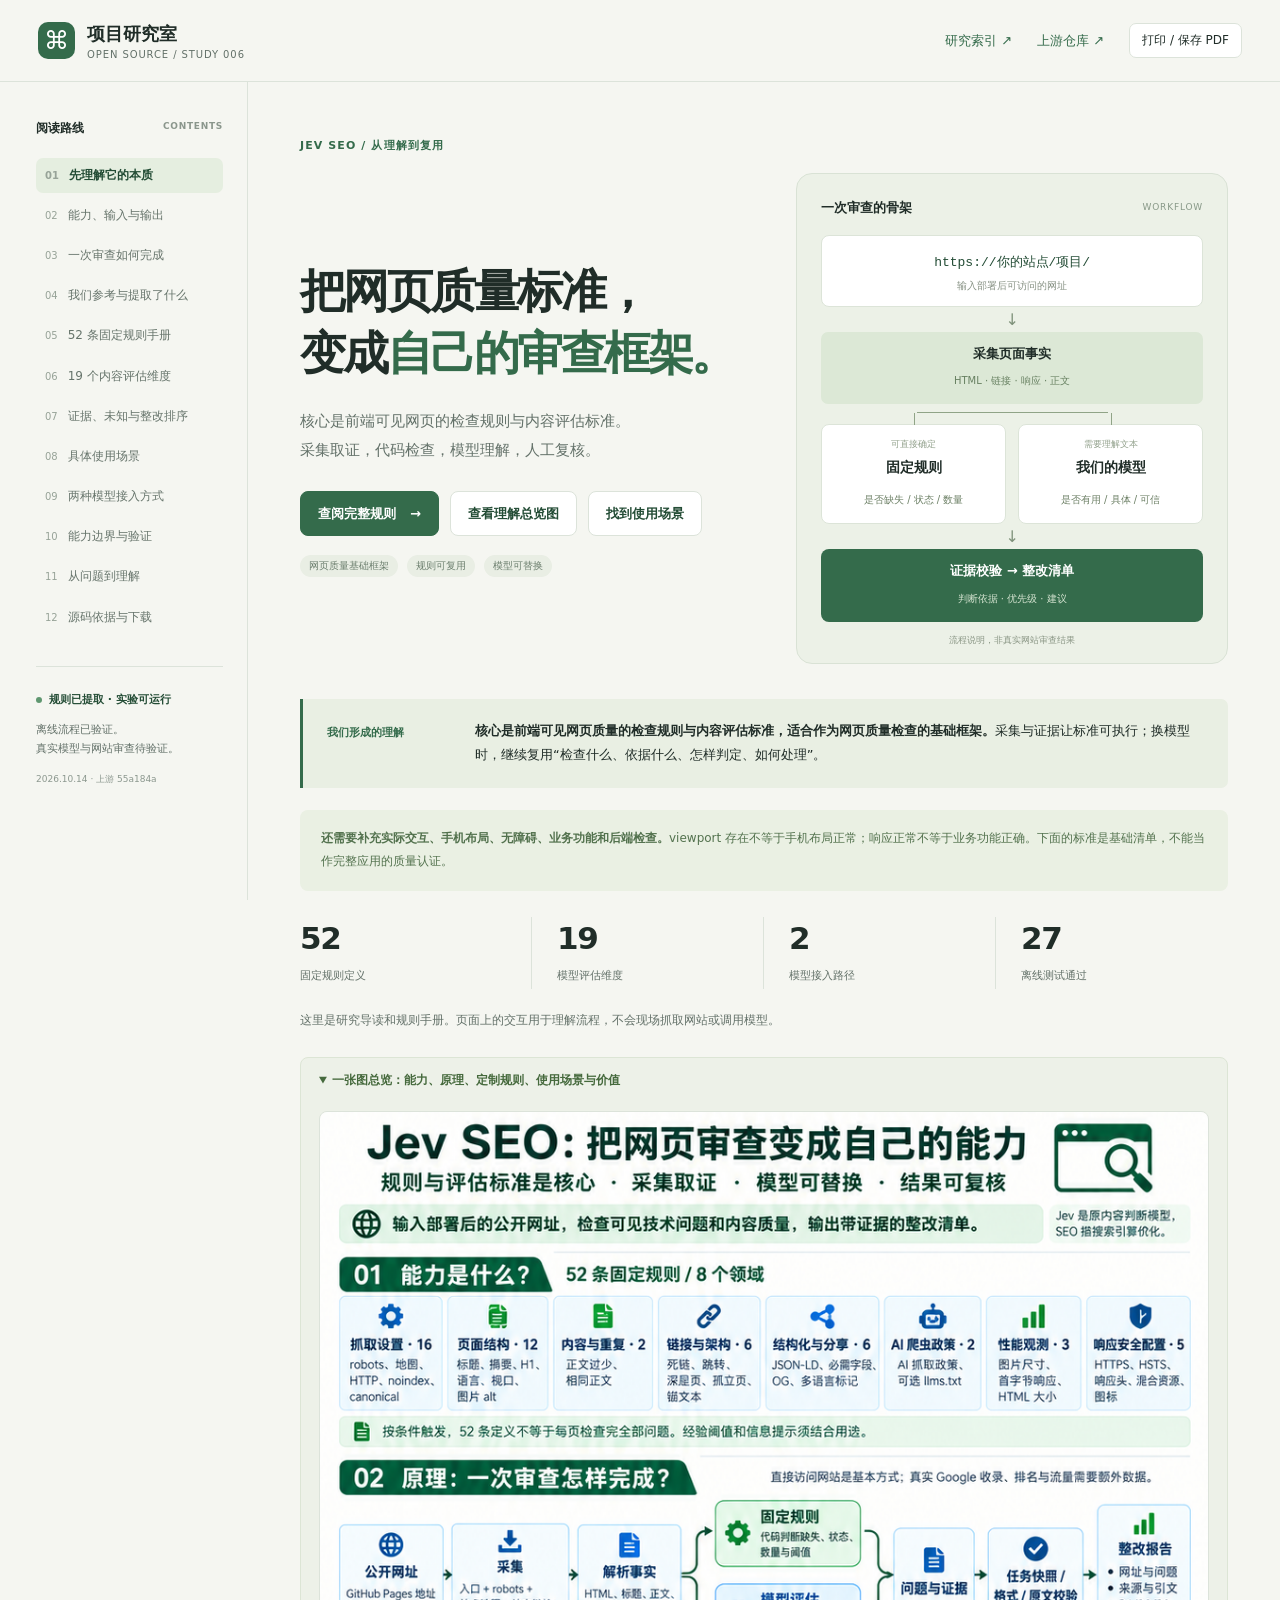
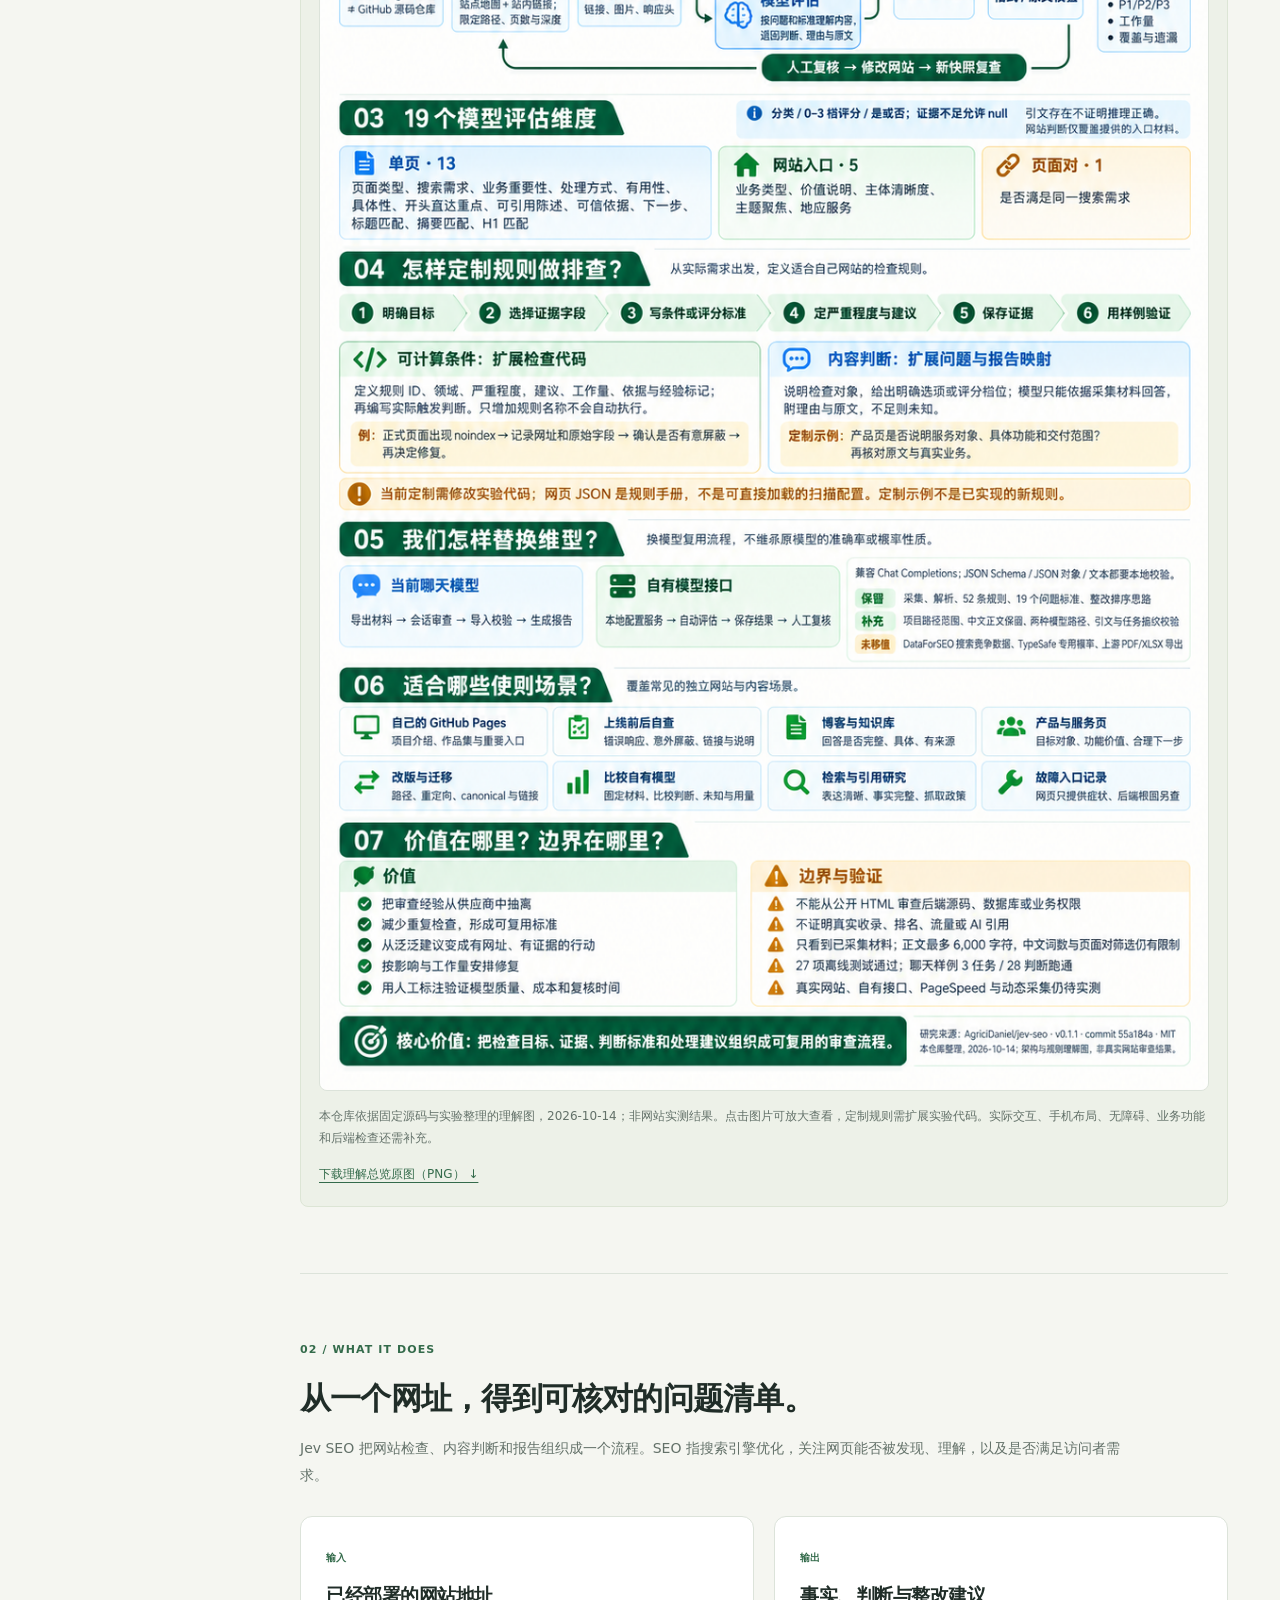
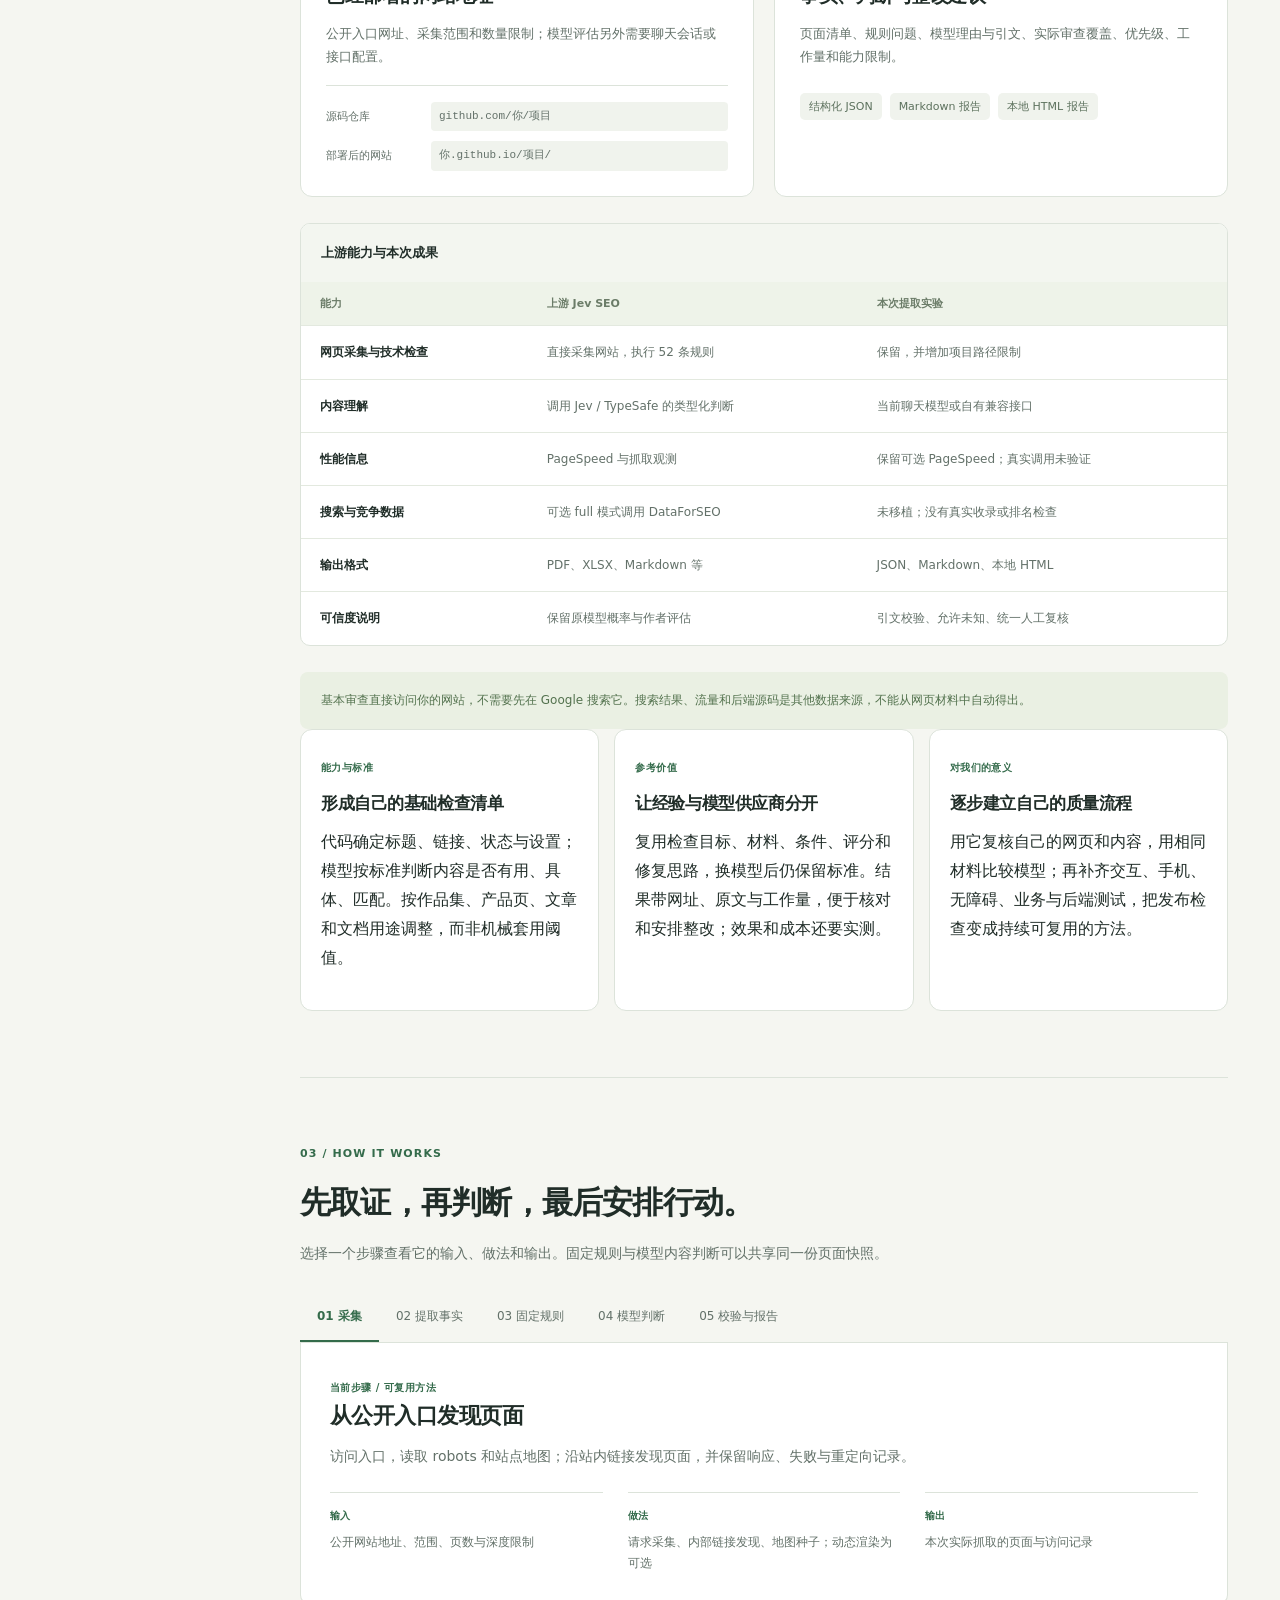
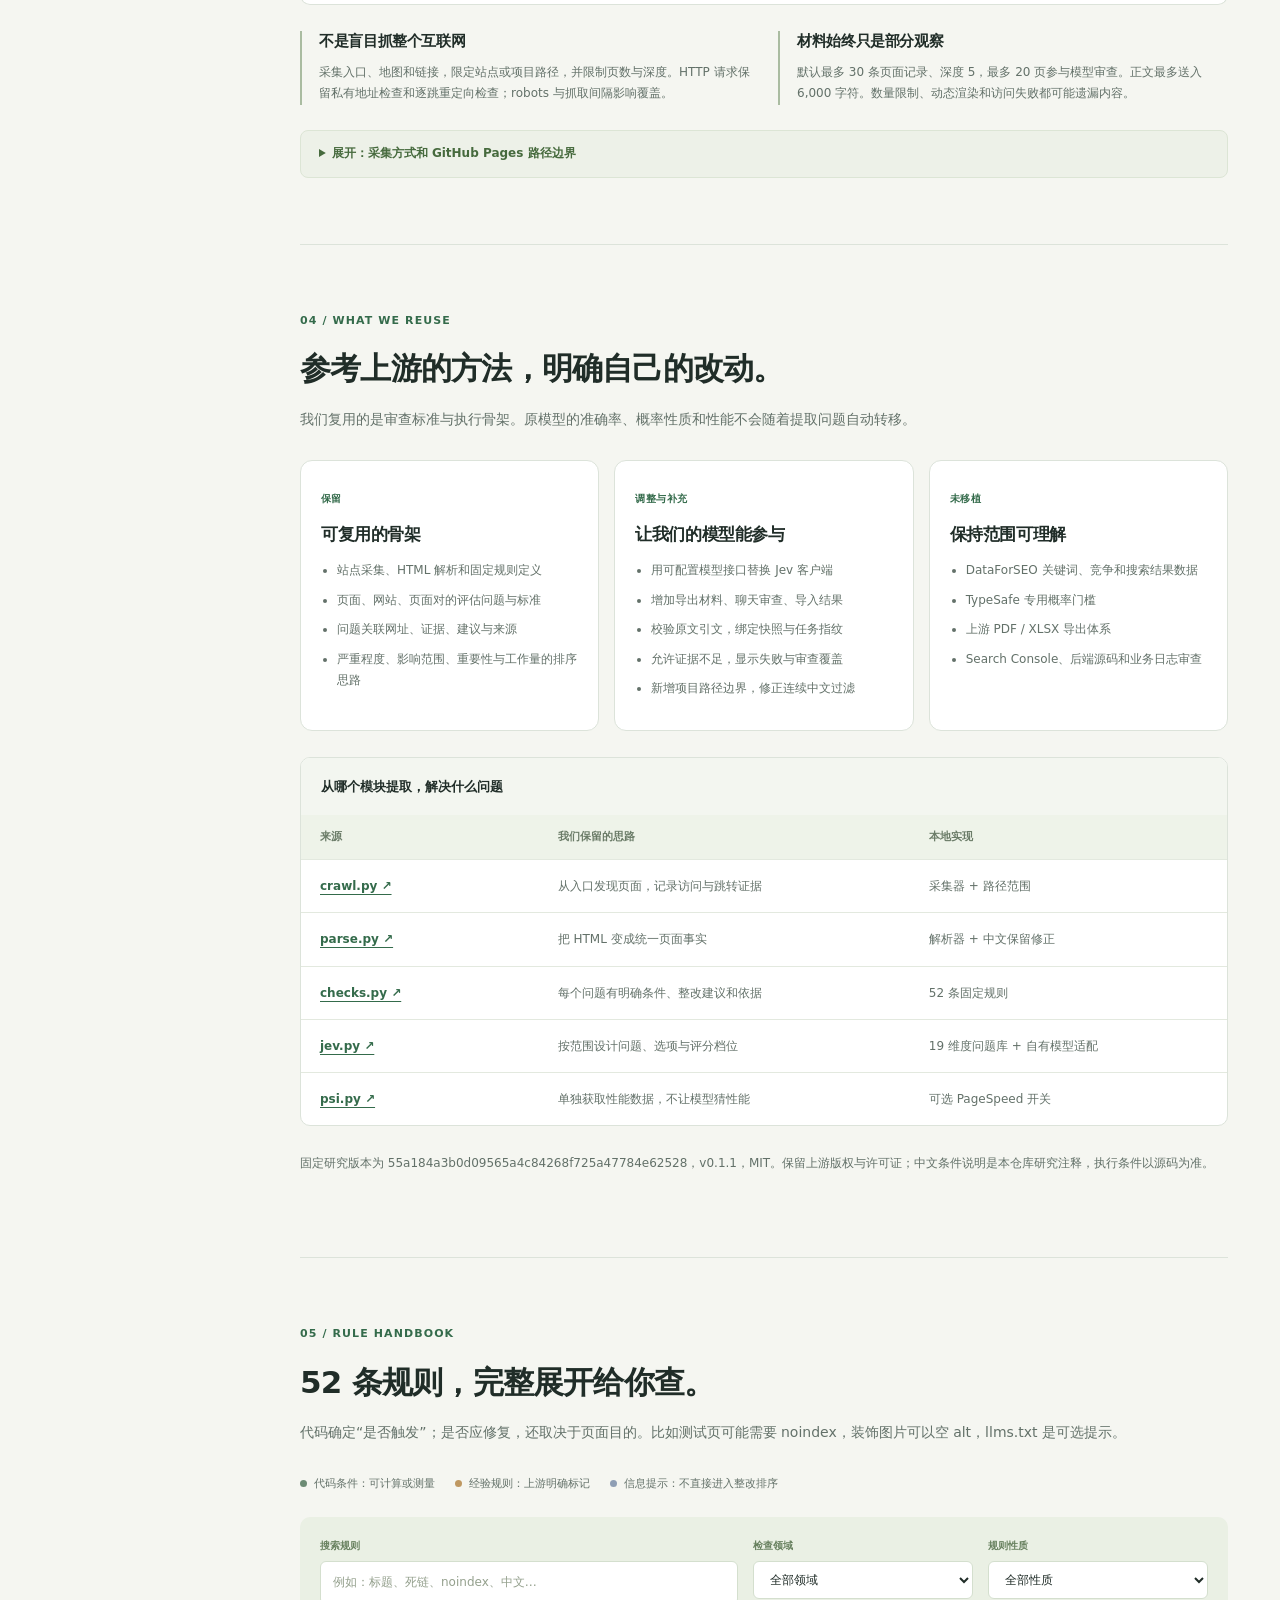
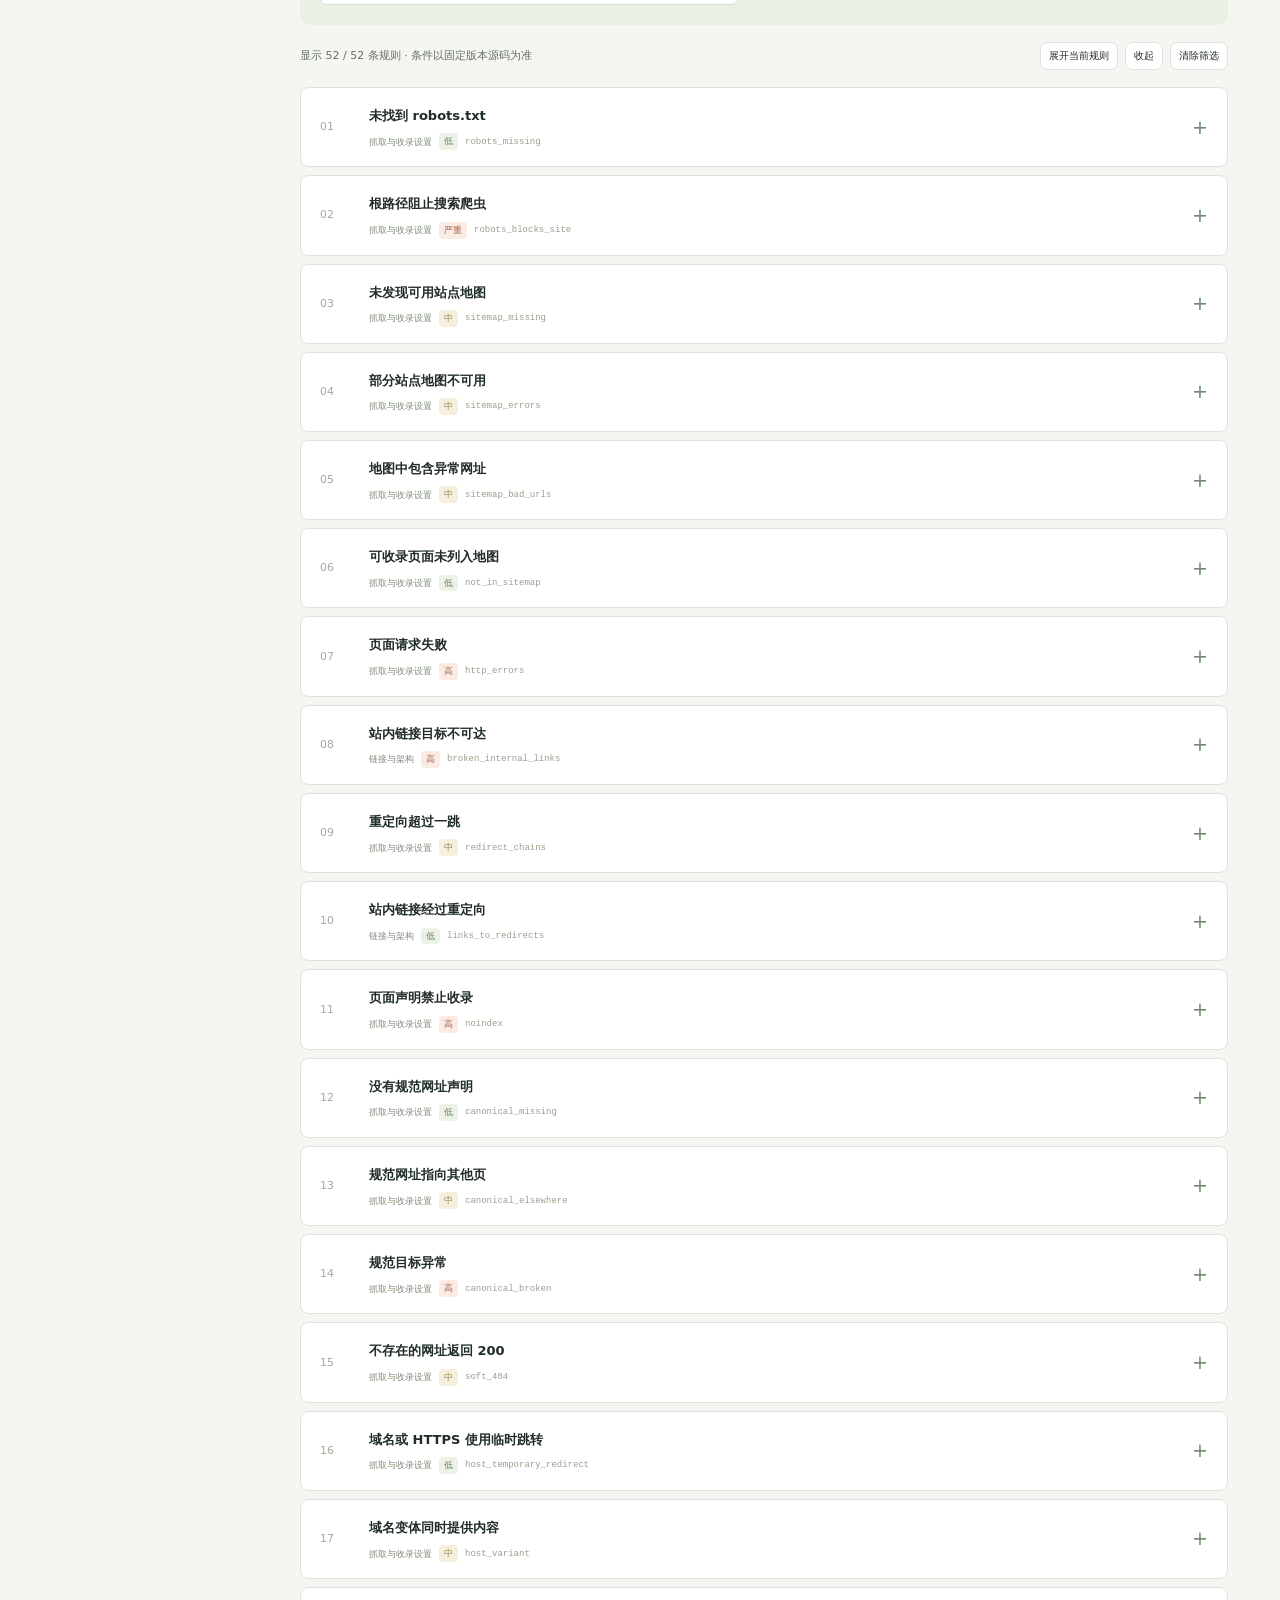
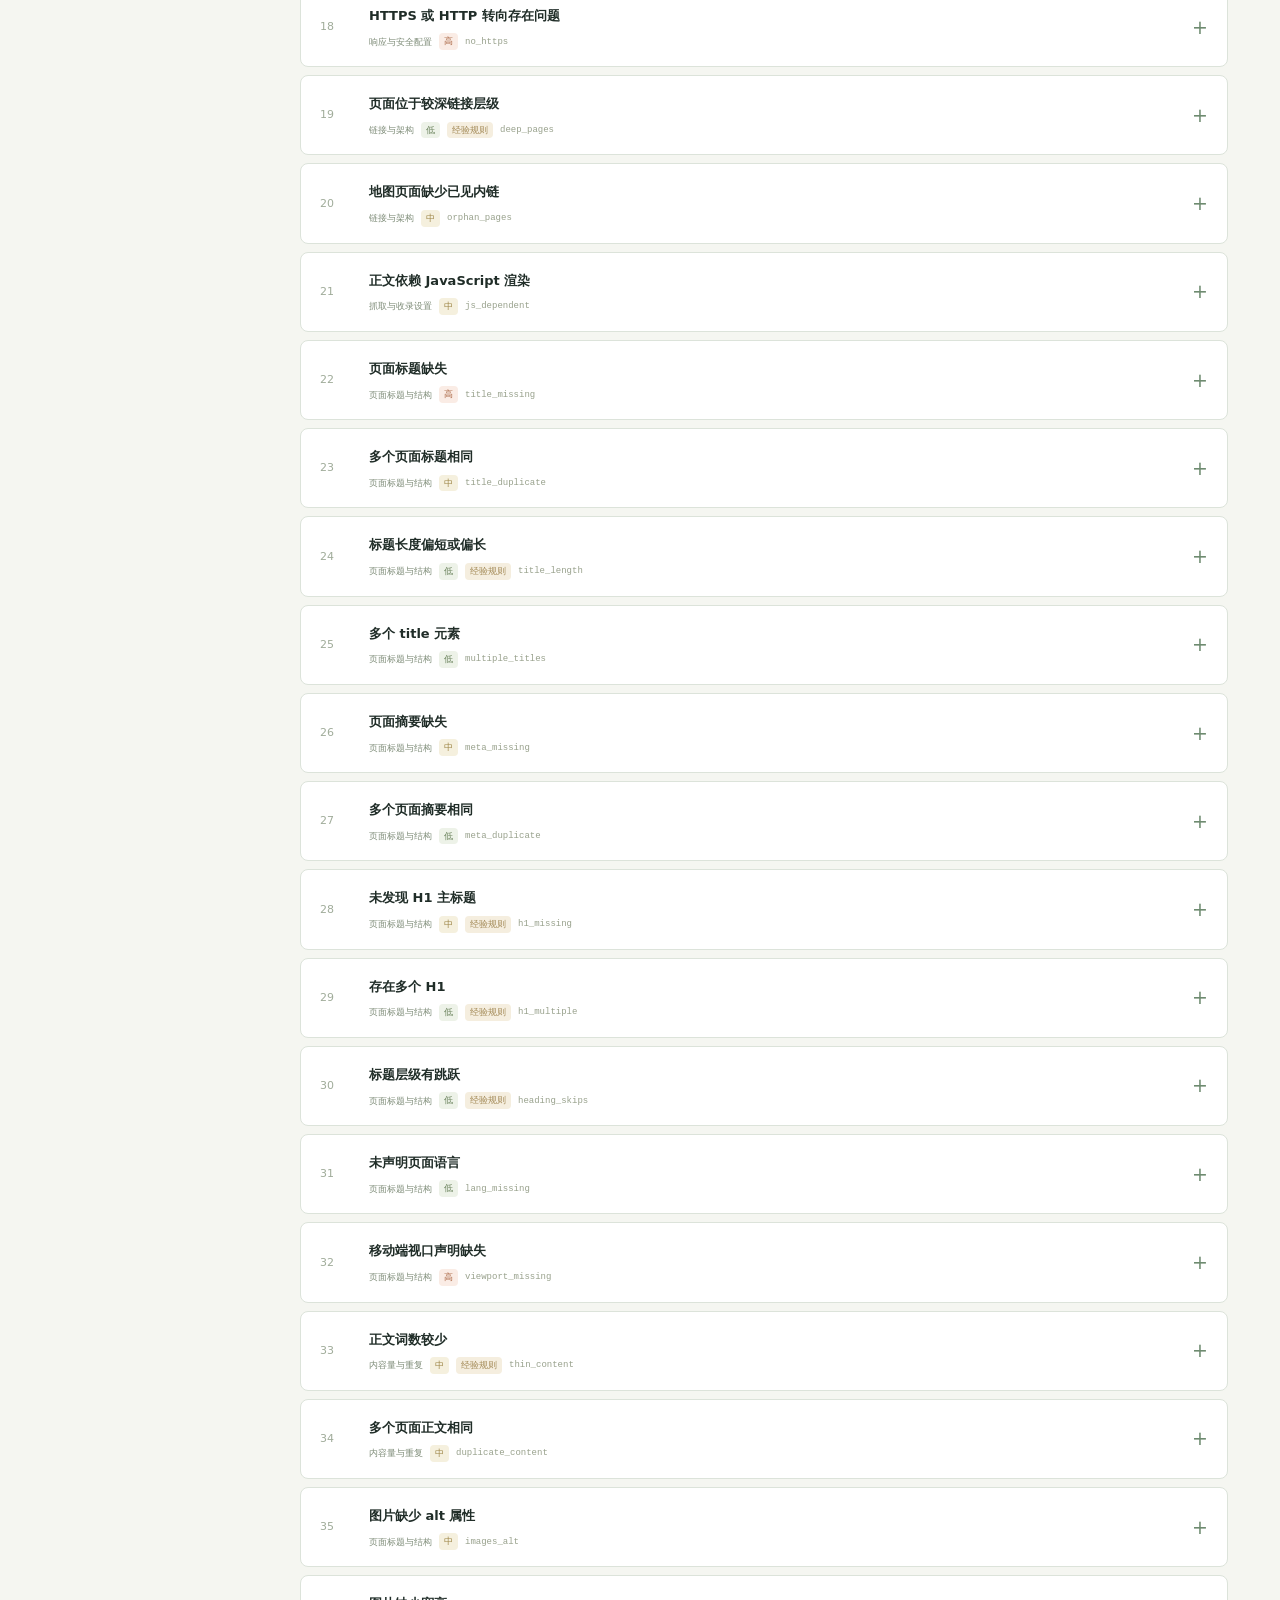
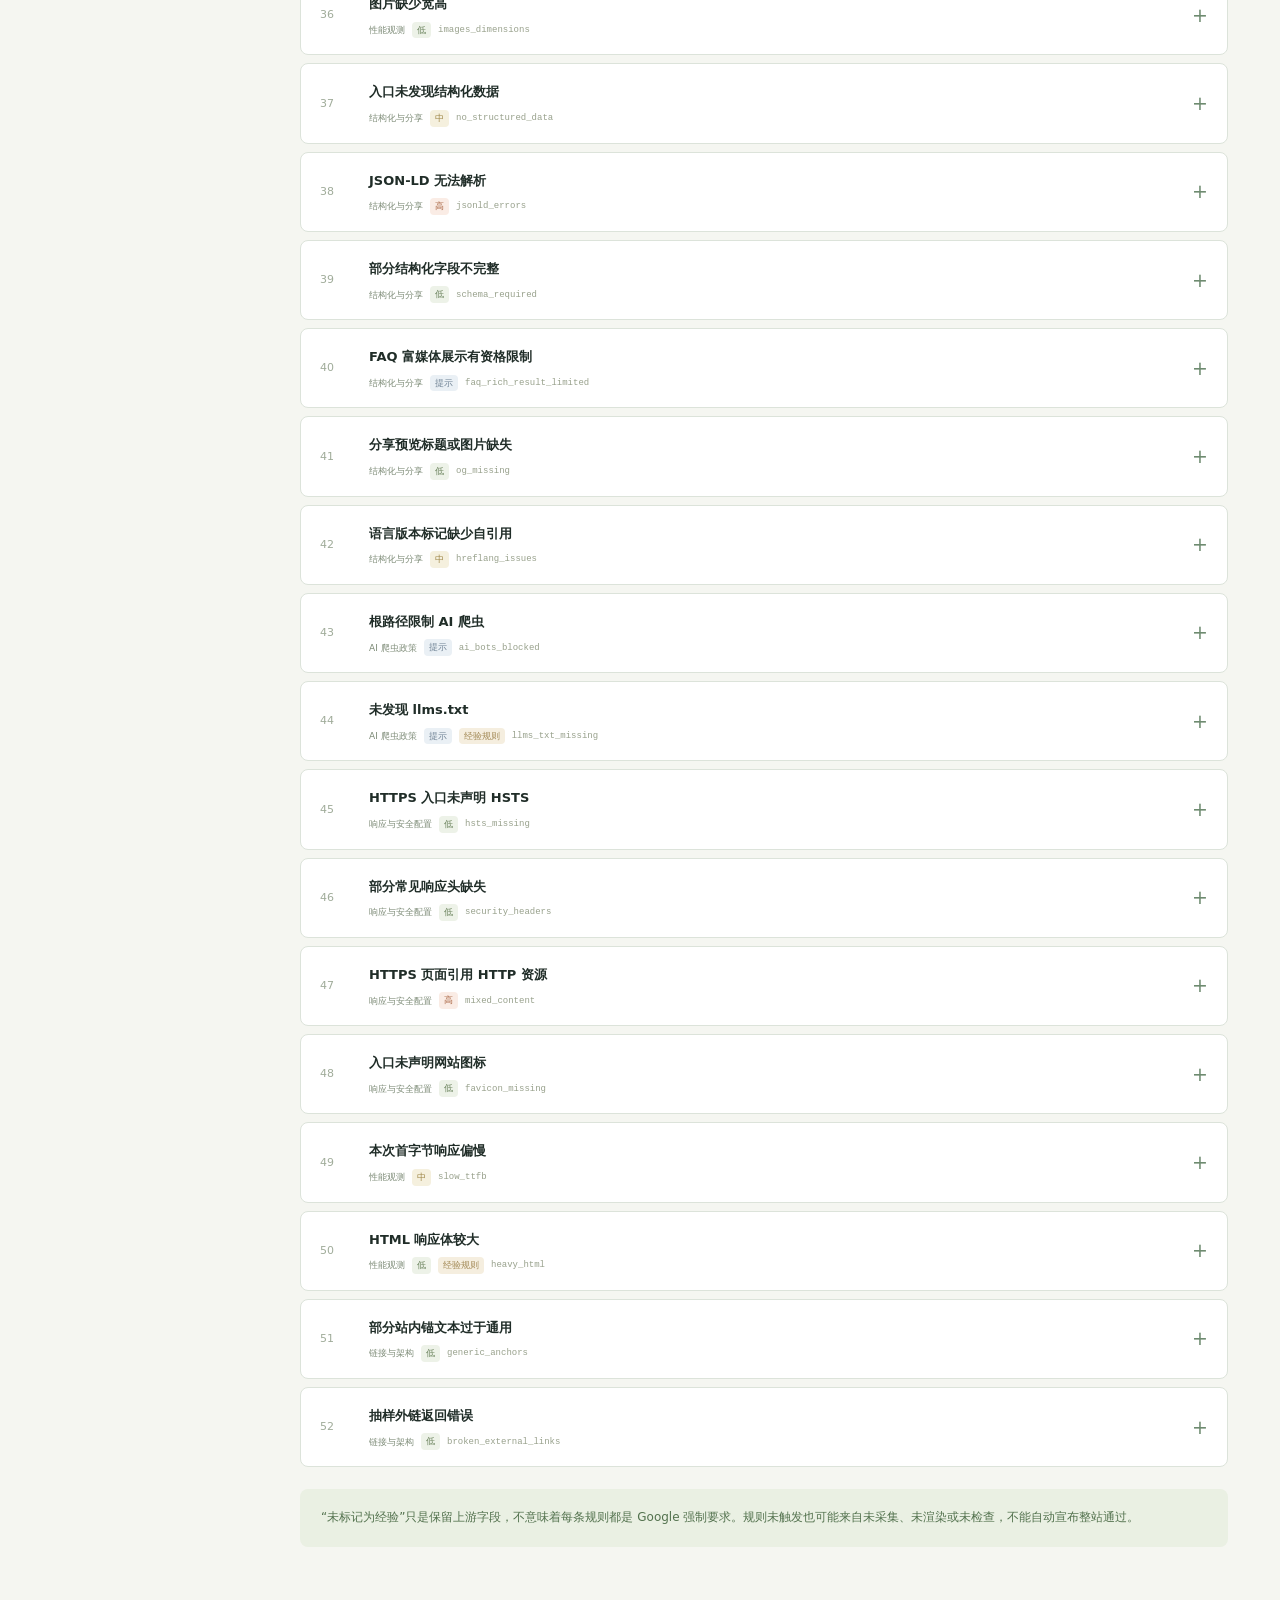
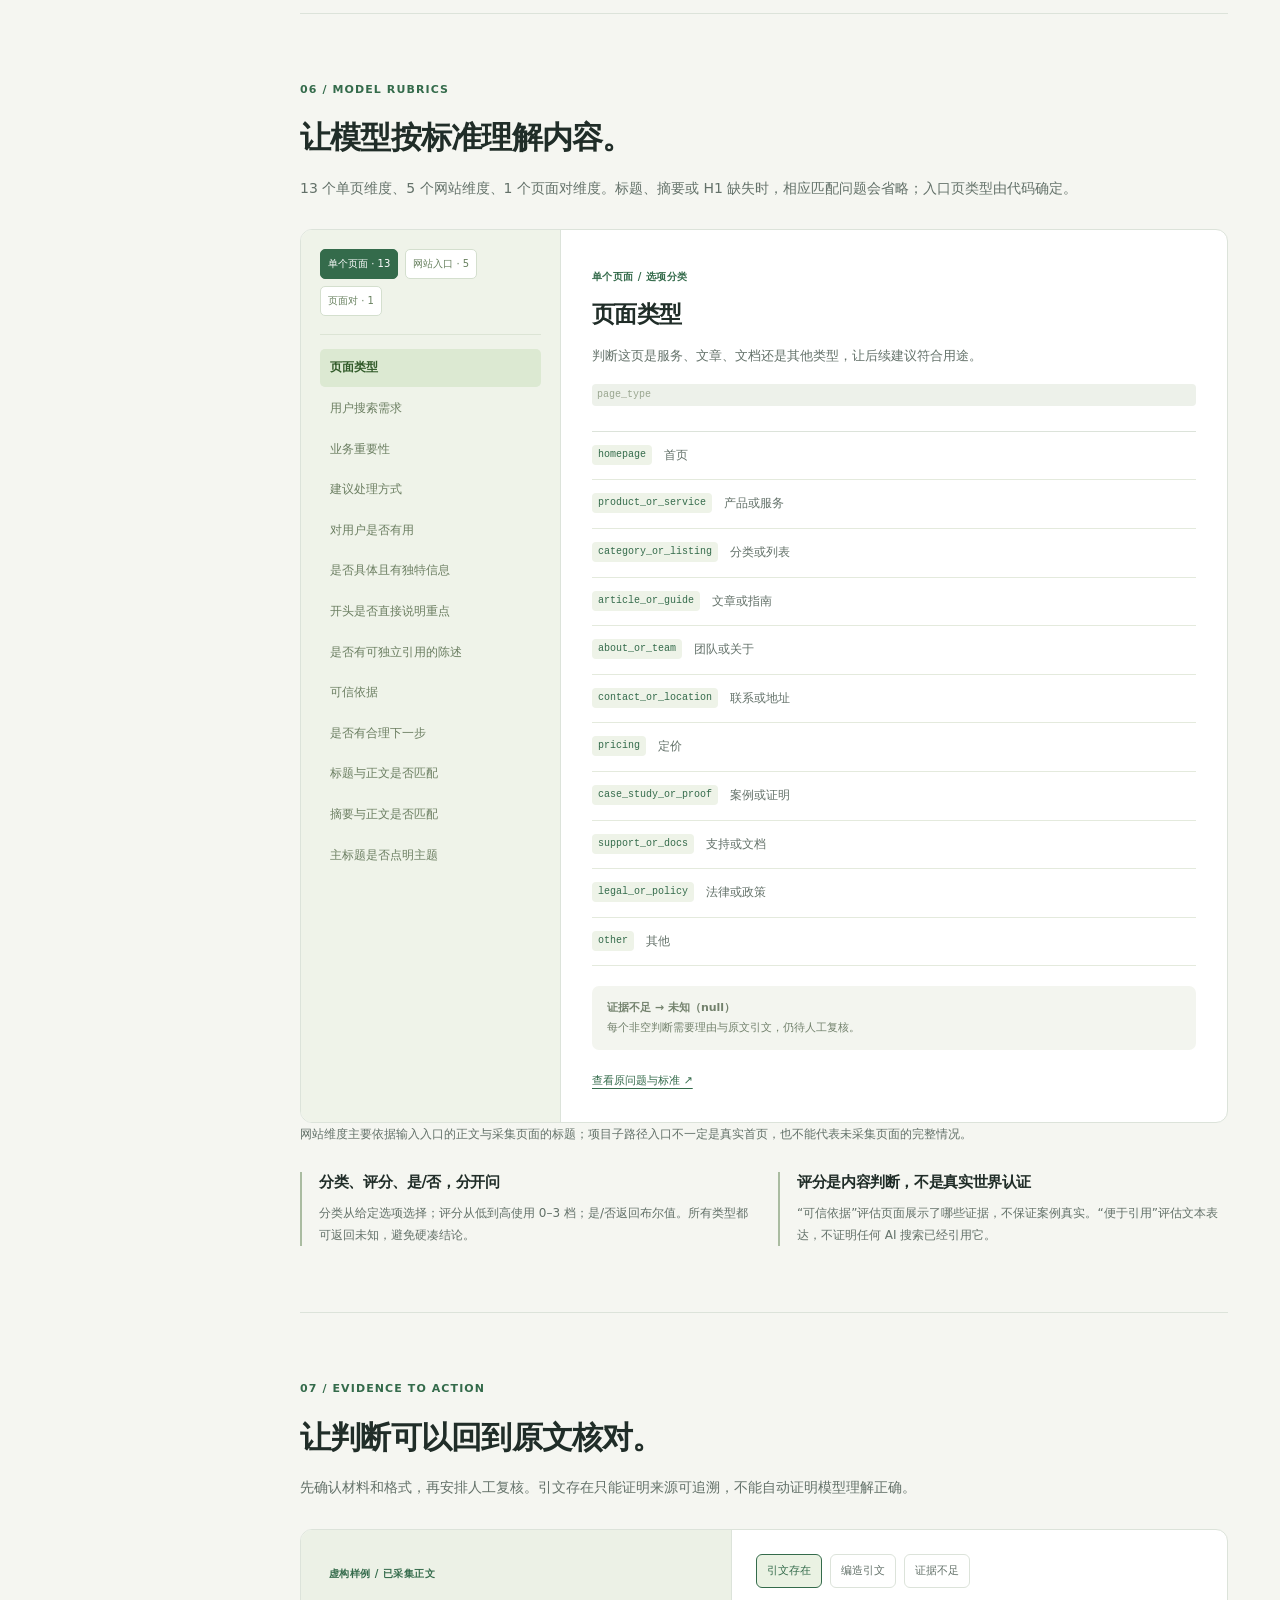
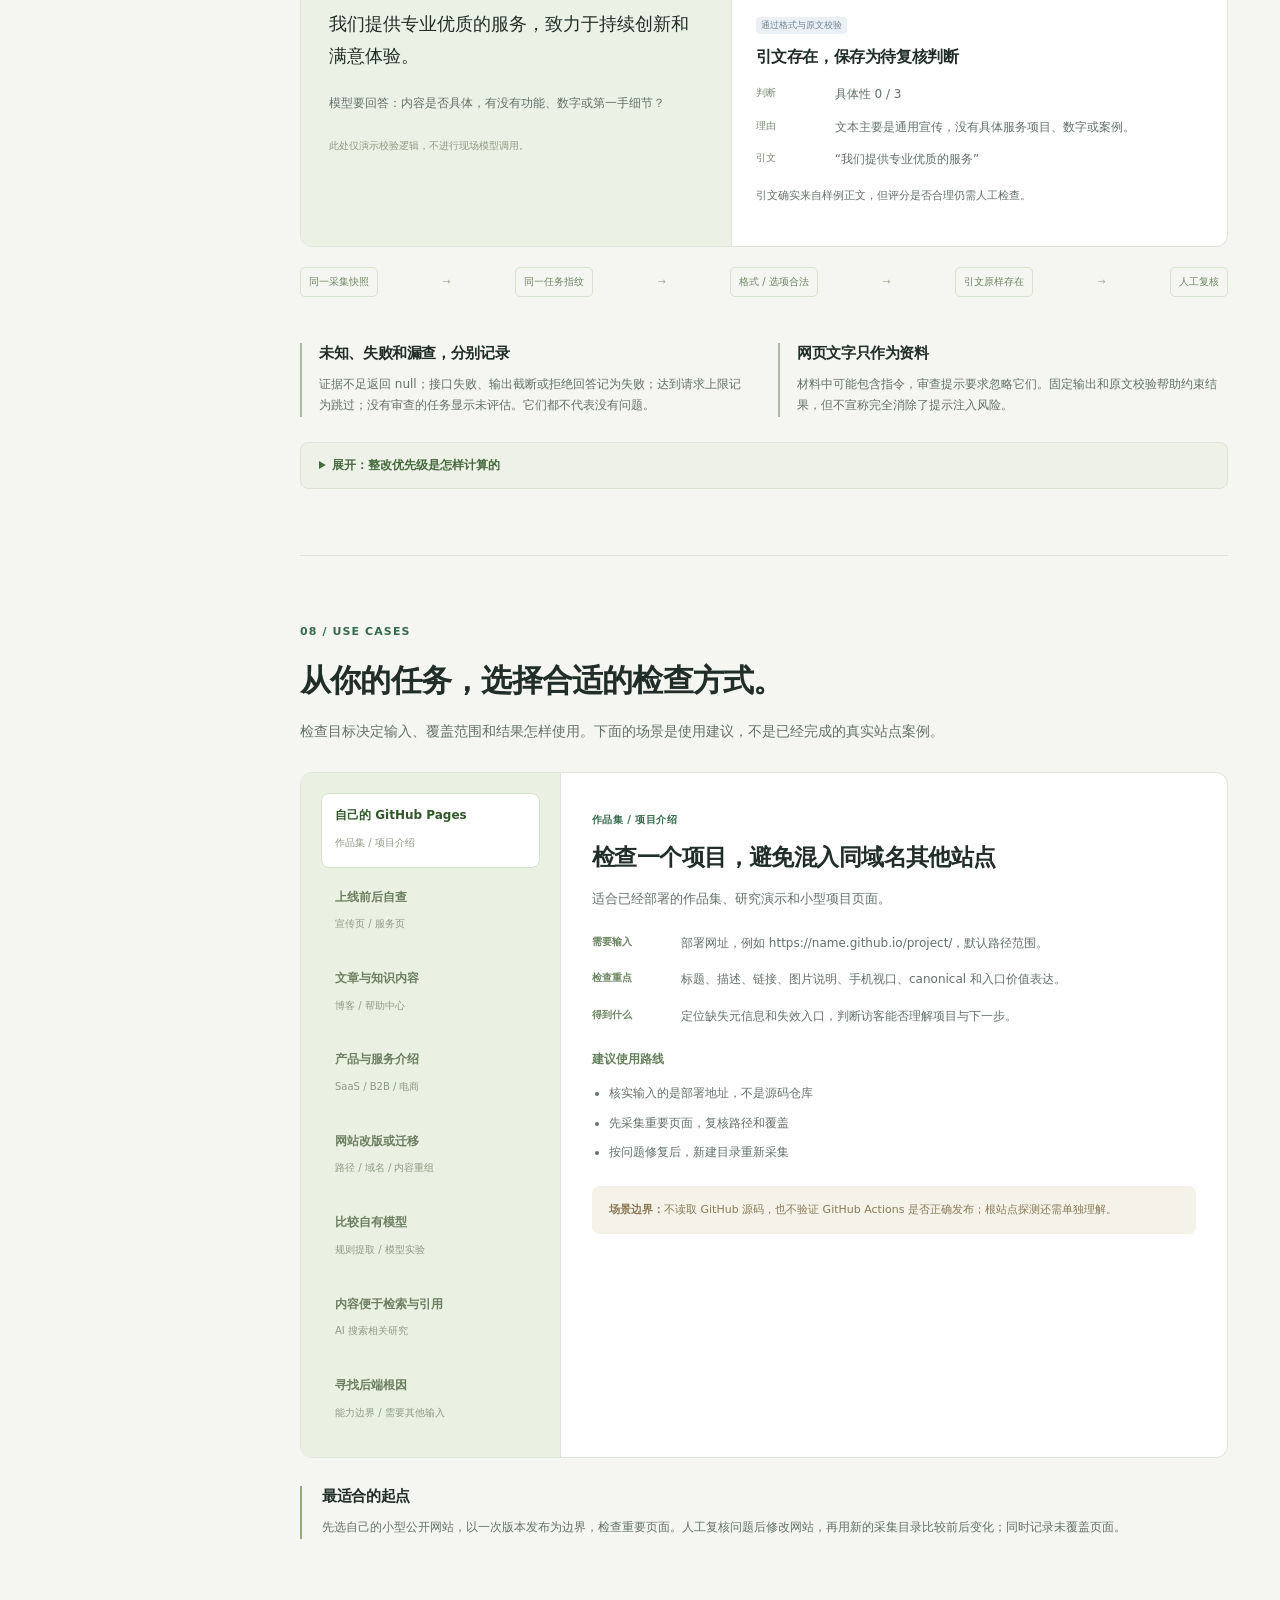
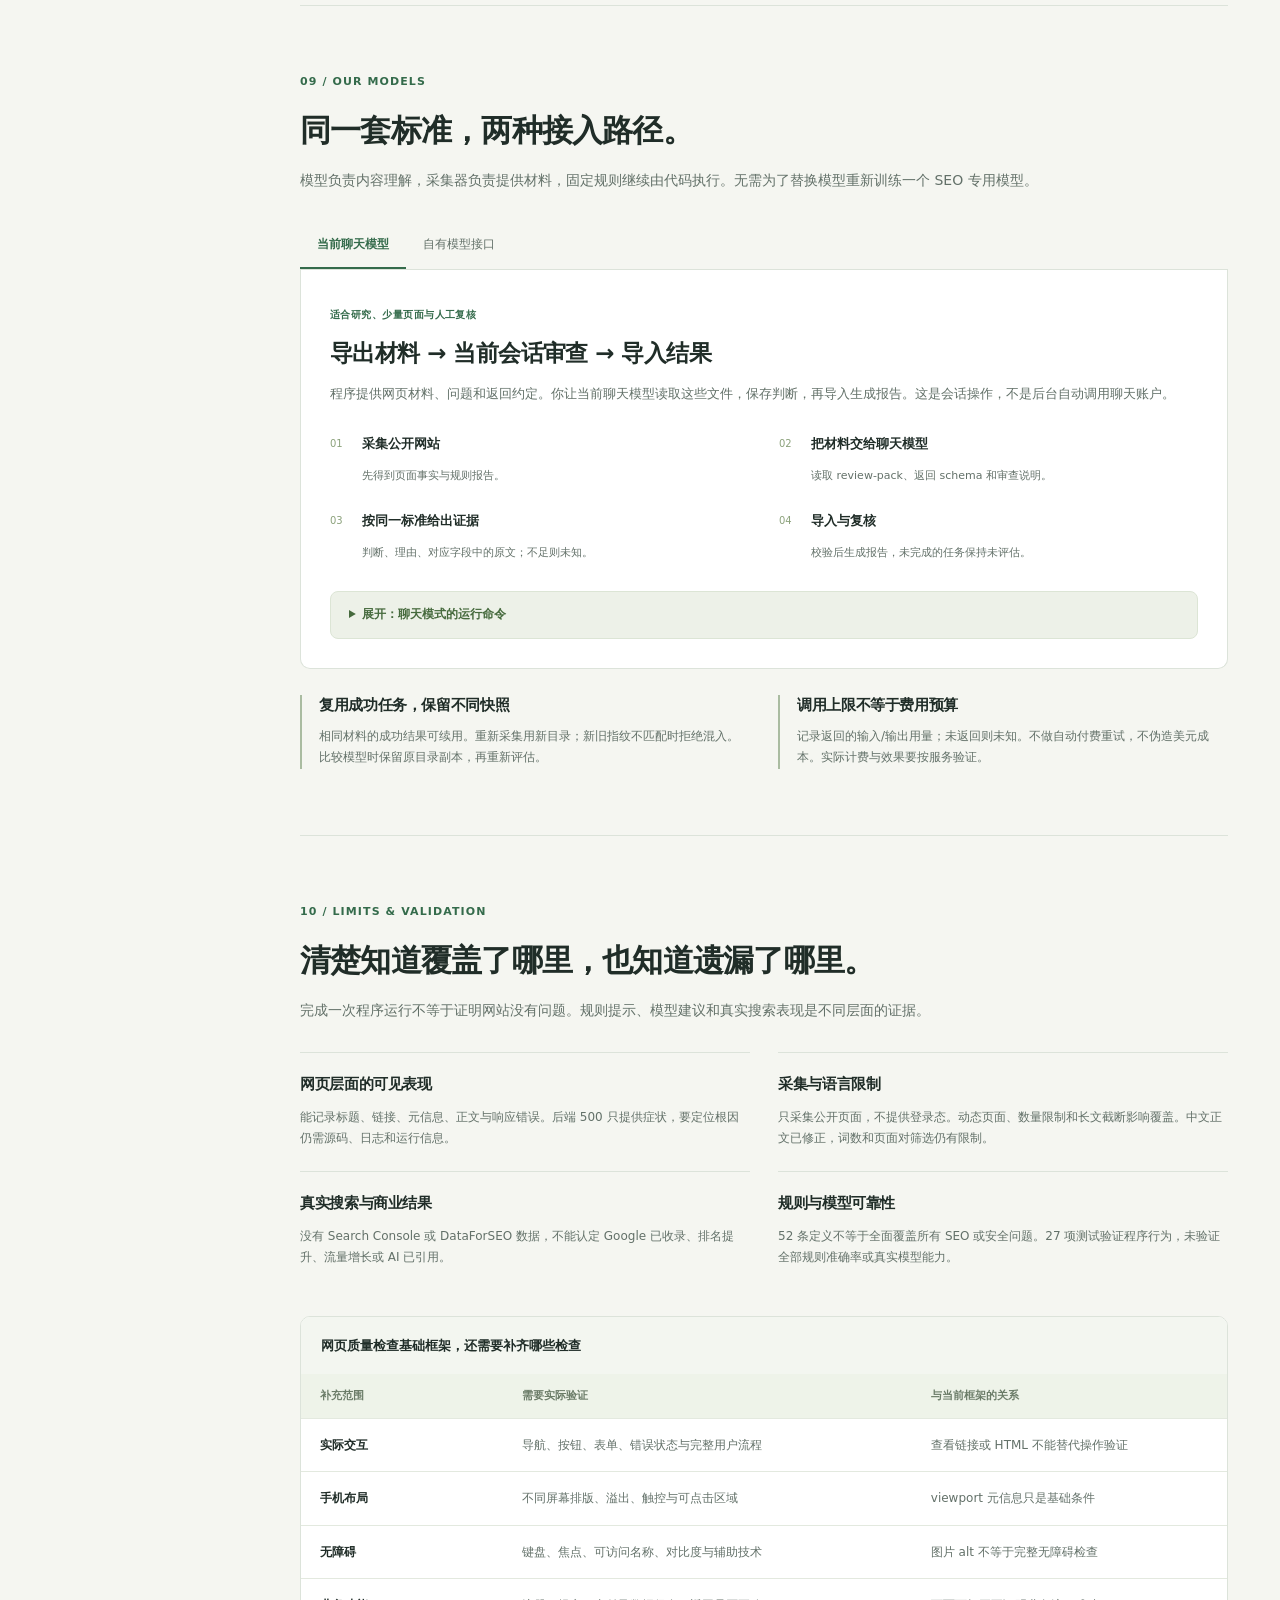
==== commit fedd9dfc: "docs: record verified Jev SEO guide publication" ====
--- a/projects/006-jev-seo/web/index.html
+++ b/projects/006-jev-seo/web/index.html
@@ -33,7 +33,7 @@
         <a href="#faq" class="nav-link"><span>11</span>从问题到理解</a>
         <a href="#sources" class="nav-link"><span>12</span>源码依据与下载</a>
       </nav>
-      <div class="research-status"><span class="status-dot"></span><strong>规则已提取 · 实验可运行</strong><p>离线流程已验证。<br>真实模型与网站待验证。</p><small>2026.10.14 · 上游 55a184a</small></div>
+      <div class="research-status"><span class="status-dot"></span><strong>规则已提取 · 实验可运行</strong><p>离线流程已验证。<br>真实模型与网站审查待验证。</p><small>2026.10.14 · 上游 55a184a</small></div>
     </aside>
     <main>
       <section id="overview" class="section hero">
@@ -137,7 +137,7 @@
         <div class="section-heading"><div class="eyebrow">10 / LIMITS & VALIDATION</div><h2>清楚知道覆盖了哪里，也知道遗漏了哪里。</h2><p>完成一次程序运行不等于证明网站没有问题。规则提示、模型建议和真实搜索表现是不同层面的证据。</p></div>
         <div class="boundary-grid"><article><h3>网页层面的可见表现</h3><p>能记录标题、链接、元信息、正文与响应错误。后端 500 只提供症状，要定位根因仍需源码、日志和运行信息。</p></article><article><h3>采集与语言限制</h3><p>只采集公开页面，不提供登录态。动态页面、数量限制和长文截断影响覆盖。中文正文已修正，词数和页面对筛选仍有限制。</p></article><article><h3>真实搜索与商业结果</h3><p>没有 Search Console 或 DataForSEO 数据，不能认定 Google 已收录、排名提升、流量增长或 AI 已引用。</p></article><article><h3>规则与模型可靠性</h3><p>52 条定义不等于全面覆盖所有 SEO 或安全问题。27 项测试验证程序行为，未验证全部规则准确率或真实模型能力。</p></article></div>
         <div class="table-wrap"><table><caption>网页质量检查基础框架，还需要补齐哪些检查</caption><thead><tr><th>补充范围</th><th>需要实际验证</th><th>与当前框架的关系</th></tr></thead><tbody><tr><th>实际交互</th><td>导航、按钮、表单、错误状态与完整用户流程</td><td>查看链接或 HTML 不能替代操作验证</td></tr><tr><th>手机布局</th><td>不同屏幕排版、溢出、触控与可点击区域</td><td>viewport 元信息只是基础条件</td></tr><tr><th>无障碍</th><td>键盘、焦点、可访问名称、对比度与辅助技术</td><td>图片 alt 不等于完整无障碍检查</td></tr><tr><th>业务功能</th><td>注册、提交、支付及数据保存、返回是否正确</td><td>页面可打开不证明业务流程成功</td></tr><tr><th>后端</th><td>源码、鉴权、权限、接口、数据库、日志与业务逻辑</td><td>公开页面只提供外部症状，根因需另查</td></tr></tbody></table></div>
-        <div class="table-wrap"><table><caption>审查实验验证于 2026-10-13；网页展示验证于 2026-10-14</caption><thead><tr><th>项目</th><th>状态</th><th>实际含义</th></tr></thead><tbody><tr><th>规则提取与来源记录</th><td><span class="status-chip">已完成</span></td><td>固定上游版本，保留 MIT，完整规则与标准可查</td></tr><tr><th>采集 / 导入 / 报告流程</th><td><span class="status-chip">离线通过</span></td><td>27 项测试，网页与网络响应为构造数据</td></tr><tr><th>当前聊天模型</th><td><span class="status-chip">样例跑通</span></td><td>3 个任务、28 项判断成功导入；页面是虚构样例</td></tr><tr><th>自有模型接口</th><td><span class="status-chip neutral">模拟通过</span></td><td>验证成功、异常、截断、引文、上限与续跑；没有真实调用</td></tr><tr><th>本页交互与手机布局</th><td><span class="status-chip">本地验证</span></td><td>规则检索、评估维度、场景与模型切换；不等于真实网站审查</td></tr><tr><th>真实网站 / 渲染 / PageSpeed</th><td><span class="status-chip neutral">待验证</span></td><td>不能把模拟结果当作公开网站实测</td></tr><tr><th>后端源码 / 搜索排名</th><td><span class="status-chip neutral">不在范围</span></td><td>需要独立数据入口与评估体系</td></tr></tbody></table></div>
+        <div class="table-wrap"><table><caption>审查实验验证于 2026-10-13；网页展示验证于 2026-10-14</caption><thead><tr><th>项目</th><th>状态</th><th>实际含义</th></tr></thead><tbody><tr><th>规则提取与来源记录</th><td><span class="status-chip">已完成</span></td><td>固定上游版本，保留 MIT，完整规则与标准可查</td></tr><tr><th>采集 / 导入 / 报告流程</th><td><span class="status-chip">离线通过</span></td><td>27 项测试，网页与网络响应为构造数据</td></tr><tr><th>当前聊天模型</th><td><span class="status-chip">样例跑通</span></td><td>3 个任务、28 项判断成功导入；页面是虚构样例</td></tr><tr><th>自有模型接口</th><td><span class="status-chip neutral">模拟通过</span></td><td>验证成功、异常、截断、引文、上限与续跑；没有真实调用</td></tr><tr><th>本页交互与手机布局</th><td><span class="status-chip">已发布</span></td><td>本地交互与手机展示已检查，公网资源、规则检索与回跳已验证；不等于真实网站审查</td></tr><tr><th>真实网站 / 渲染 / PageSpeed</th><td><span class="status-chip neutral">待验证</span></td><td>不能把模拟结果当作公开网站实测</td></tr><tr><th>后端源码 / 搜索排名</th><td><span class="status-chip neutral">不在范围</span></td><td>需要独立数据入口与评估体系</td></tr></tbody></table></div>
         <div class="next-validation"><span class="panel-label">下一步怎样验证价值</span><h3>选小网站 → 人工标注 → 比较误报与漏报 → 修改后复查</h3><p>分别记录：固定规则误判、模型判断分歧、漏抓页面、未知答案、接口用量、人工复核时间。只有这样，才能判断换模型后是否适合自己的工作。</p></div>
       </section>
 
@@ -150,7 +150,7 @@
         <div class="section-heading"><div class="eyebrow">12 / SOURCES & REUSE</div><h2>带着来源继续研究，也可以直接取走标准。</h2><p>源码冻结在一个已记录版本。规则与网页上的中文解释分开维护，规则目录由实验代码导出，避免手工漏项。</p></div>
         <div class="download-row"><a class="button primary" href="./catalog.json" download="jev-seo-rule-handbook.json">下载规则与评估标准 ↓</a><a class="button secondary" href="./review-prompt.txt" download="website-review-prompt.txt">下载审查提示词 ↓</a><a class="button secondary" href="./assets/04-jev-seo-understanding.png" download="jev-seo-understanding.png">下载理解总览原图 ↓</a><a class="text-link" href="./LICENSE.txt">MIT 许可证 ↗</a></div>
         <p class="quiet">下载的规则手册是数据与解释，不是独立可执行扫描器。自动执行请使用仓库中的实验程序；提示词也需要配合网页材料与问题。</p>
-        <div class="source-columns"><div><h3>源码与本次实现</h3><ul><li><a href="https://github.com/AgriciDaniel/jev-seo/tree/55a184a3b0d09565a4c84268f725a47784e62528">上游固定版本 · v0.1.1 ↗</a></li><li><a href="https://github.com/AgriciDaniel/jev-seo/blob/55a184a3b0d09565a4c84268f725a47784e62528/references/method.md">上游方法与公式 ↗</a></li><li><a href="https://github.com/AgriciDaniel/jev-seo/blob/55a184a3b0d09565a4c84268f725a47784e62528/references/judgments.md">上游模型问题设计 ↗</a></li><li><a href="#models">本次实验的两种运行方式</a><br><small>本地源码目录：projects/006-jev-seo/experiments/；尚未发布公网。</small></li></ul></div><div><h3>基础概念依据</h3><ul><li><a href="https://developers.google.com/search/docs/crawling-indexing/robots/intro">Google：robots 控制抓取，不能当作隐藏网页机制 ↗</a></li><li><a href="https://developers.google.com/search/docs/crawling-indexing/block-indexing">Google：noindex 生效需允许抓取读取 ↗</a></li><li><a href="https://developers.google.com/search/docs/appearance/title-link">Google：标题没有固定长度限制 ↗</a></li><li><a href="https://developers.google.com/search/docs/appearance/ai-features">Google：AI 搜索无需特殊 AI 文件或标记 ↗</a></li></ul></div></div>
+        <div class="source-columns"><div><h3>源码与本次实现</h3><ul><li><a href="https://github.com/AgriciDaniel/jev-seo/tree/55a184a3b0d09565a4c84268f725a47784e62528">上游固定版本 · v0.1.1 ↗</a></li><li><a href="https://github.com/AgriciDaniel/jev-seo/blob/55a184a3b0d09565a4c84268f725a47784e62528/references/method.md">上游方法与公式 ↗</a></li><li><a href="https://github.com/AgriciDaniel/jev-seo/blob/55a184a3b0d09565a4c84268f725a47784e62528/references/judgments.md">上游模型问题设计 ↗</a></li><li><a href="https://github.com/yydshly/1013_codex_project/tree/main/projects/006-jev-seo/experiments">本次实验源码与两种运行方式 ↗</a><br><small>静态导读已发布；实际采集和模型评估仍通过本地实验运行。</small></li></ul></div><div><h3>基础概念依据</h3><ul><li><a href="https://developers.google.com/search/docs/crawling-indexing/robots/intro">Google：robots 控制抓取，不能当作隐藏网页机制 ↗</a></li><li><a href="https://developers.google.com/search/docs/crawling-indexing/block-indexing">Google：noindex 生效需允许抓取读取 ↗</a></li><li><a href="https://developers.google.com/search/docs/appearance/title-link">Google：标题没有固定长度限制 ↗</a></li><li><a href="https://developers.google.com/search/docs/appearance/ai-features">Google：AI 搜索无需特殊 AI 文件或标记 ↗</a></li></ul></div></div>
         <div class="provenance"><p><b>上游：</b>AgriciDaniel/jev-seo · commit <code>55a184a3b0d09565a4c84268f725a47784e62528</code> · Copyright © 2026 Agrici Daniel · MIT。</p><p><b>本页：</b>本仓库整理的中文研究导读、规则说明与交互示意。参考资料核对日期 2026-10-13。页面自身的展示截图不能作为 SEO 或模型实测证据。</p></div>
       </section>
       <footer><span>006 / JEV SEO · 理解、提取、验证、复用</span><a href="#overview">回到顶部 ↑</a></footer>
